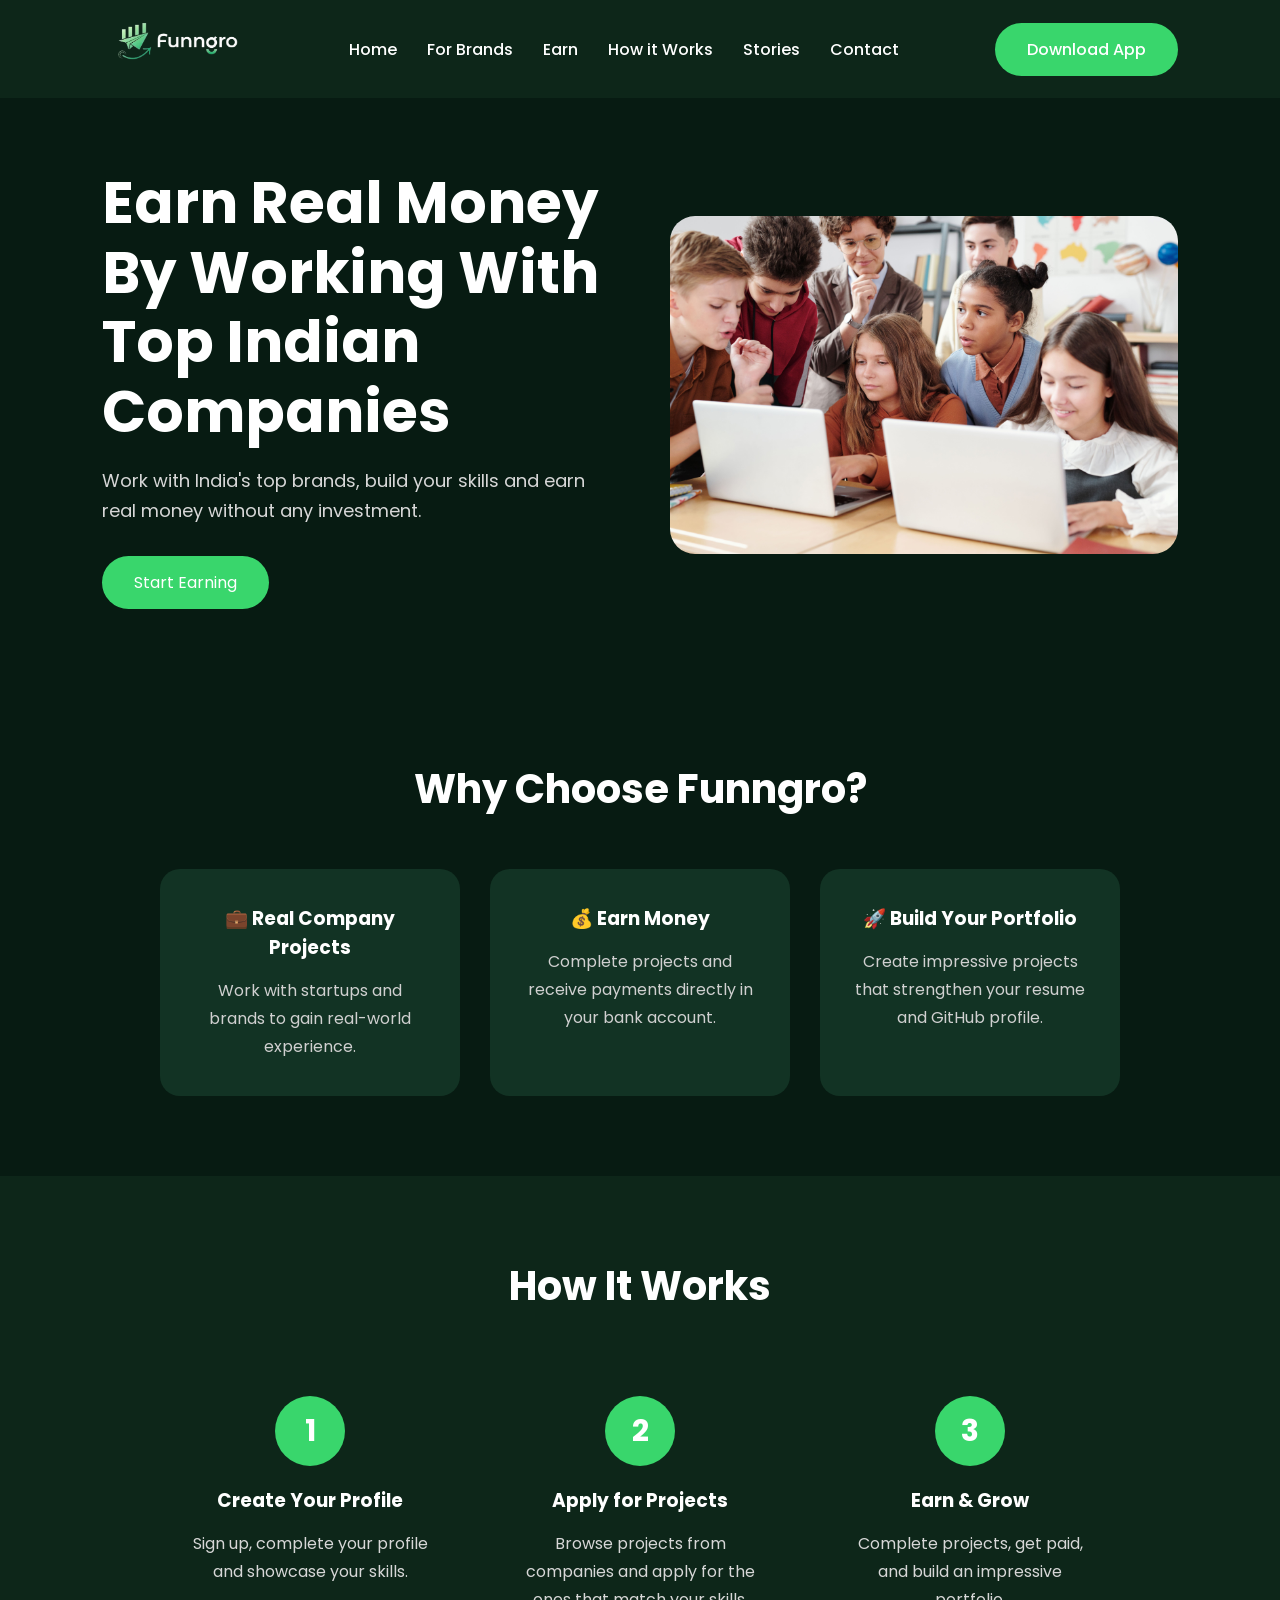
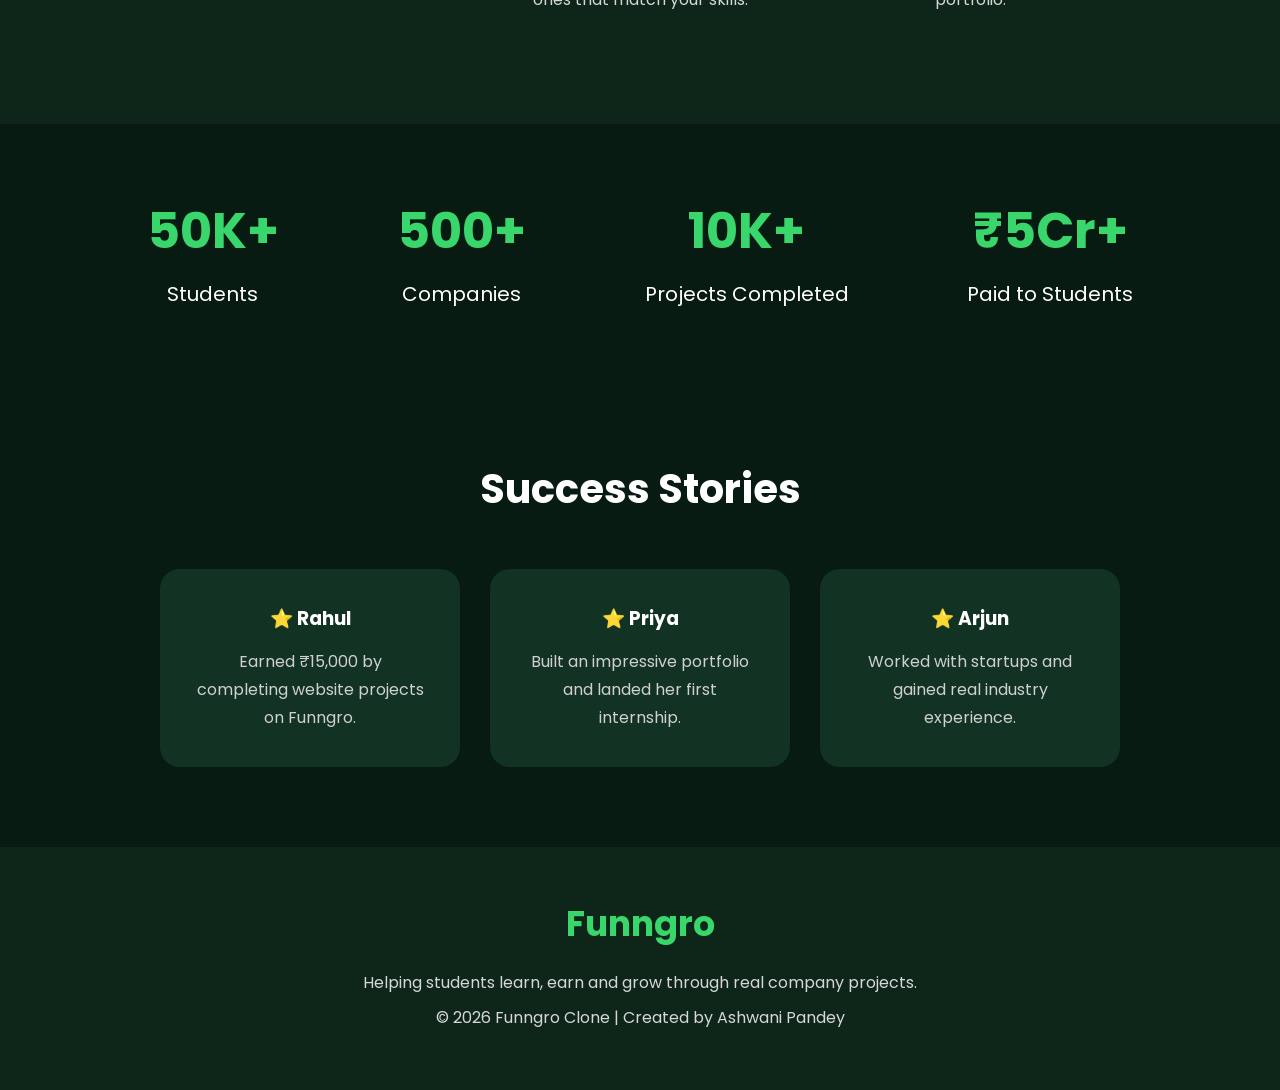
==== index.html @ 2bd3eb1f "Initial Funngro website redesign" ====
<!DOCTYPE html>
<html lang="en">
<head>
    <meta charset="UTF-8">
    <meta name="viewport" content="width=device-width, initial-scale=1.0">
    <meta name="description" content="Funngro helps students earn money through real company projects.">
    <meta name="keywords" content="Funngro, students, freelancing, internship, earn money">
    <meta name="author" content="Ashwani Pandey">
    <title>Funngro - Earn Money as a Teen</title>

    <link rel="stylesheet" href="style.css">

    <link rel="preconnect" href="https://fonts.googleapis.com">
    <link rel="preconnect" href="https://fonts.gstatic.com" crossorigin>
    <link href="https://fonts.googleapis.com/css2?family=Poppins:wght@300;400;500;600;700&display=swap" rel="stylesheet">
</head>
<body>

<nav>

<div class="logo">
    <a href="#home">
        <img src="assets/icons/funngro-logo-removebg-preview.png" alt="Funngro Logo">
    </a>
</div>
</div>

<ul>


<li><a href="index.html">Home</a></li>
<li><a href="company.html">For Brands</a></li>
<li><a href="#why">Earn</a></li>
<li><a href="#how">How it Works</a></li>
<li><a href="#stories">Stories</a></li>
<li><a href="#contact">Contact</a></li>

</ul>

<a href="https://www.funngro.com/" target="_blank" class="btn">
Download App
</a>

</nav>

<section id="home" class="hero">

<div class="hero-text">

<h1>
Earn Real Money
<br>
By Working With
<br>
Top Indian Companies
</h1>

<p>

Work with India's top brands,
build your skills and earn real money
without any investment.

</p>

<a href="#how" class="hero-btn">Start Earning</a>

</div>

<div class="hero-image">

<img src="assets/images/hero.jpg" alt="Students working together">

</div>

</section>

<section id="why" class="features">

<h2>Why Choose Funngro?</h2>

<div class="cards">

<div class="card">
<h3>💼 Real Company Projects</h3>
<p>Work with startups and brands to gain real-world experience.</p>
</div>

<div class="card">
<h3>💰 Earn Money</h3>
<p>Complete projects and receive payments directly in your bank account.</p>
</div>

<div class="card">
<h3>🚀 Build Your Portfolio</h3>
<p>Create impressive projects that strengthen your resume and GitHub profile.</p>
</div>

</div>

</section>

<section id="how" class="how-it-works">

<h2>How It Works</h2>

<div class="steps">

<div class="step">
<div class="number">1</div>
<h3>Create Your Profile</h3>
<p>Sign up, complete your profile and showcase your skills.</p>
</div>

<div class="step">
<div class="number">2</div>
<h3>Apply for Projects</h3>
<p>Browse projects from companies and apply for the ones that match your skills.</p>
</div>

<div class="step">
<div class="number">3</div>
<h3>Earn & Grow</h3>
<p>Complete projects, get paid, and build an impressive portfolio.</p>
</div>

</div>

</section>

<section class="stats">

<div class="stat">
<h2>50K+</h2>
<p>Students</p>
</div>

<div class="stat">
<h2>500+</h2>
<p>Companies</p>
</div>

<div class="stat">
<h2>10K+</h2>
<p>Projects Completed</p>
</div>

<div class="stat">
<h2>₹5Cr+</h2>
<p>Paid to Students</p>
</div>

</section>


<section id="stories" class="features">

    <h2>Success Stories</h2>

    <div class="cards">

        <div class="card">
            <h3>⭐ Rahul</h3>
            <p>Earned ₹15,000 by completing website projects on Funngro.</p>
        </div>

        <div class="card">
            <h3>⭐ Priya</h3>
            <p>Built an impressive portfolio and landed her first internship.</p>
        </div>

        <div class="card">
            <h3>⭐ Arjun</h3>
            <p>Worked with startups and gained real industry experience.</p>
        </div>

    </div>

</section>


<footer id="contact">

<h2>Funngro</h2>

<p>

Helping students learn, earn and grow through real company projects.

</p>

<p>

© 2026 Funngro Clone | Created by Ashwani Pandey

</p>

</footer>

<script src="script.js"></script>

</body>
</html>
---- style.css ----
html{
scroll-behavior:smooth;
}

*{
margin:0;
padding:0;
box-sizing:border-box;
font-family:'Poppins',sans-serif;
}

body{
background:#071b12;
color:white;
}

nav{
display:flex;
justify-content:space-between;
align-items:center;
padding:20px 8%;
background:#0d2619;
position:sticky;
top:0;
z-index:1000;
}

.logo{
font-size:30px;
font-weight:700;
color:#42e87b;
}

.logo img{
height:45px;
}

nav ul{
display:flex;
gap:30px;
list-style:none;
}

nav a{
text-decoration:none;
color:white;
font-weight:500;
}

.btn,
.hero-btn{
display:inline-block;
text-decoration:none;
text-align:center;
}

.hero-btn{
margin-top: 30px !important;
}

.btn,
.hero-btn{
padding:14px 32px;
border:none;
border-radius:30px;
background:#39d66c;
color:white;
font-size:16px;
cursor:pointer;
transition:all .3s ease;
}

.btn:hover,
.hero-btn:hover{
transform:translateY(-4px);
box-shadow:0 5px 5px rgba(57,214,108,.35);
}

.hero{

display:flex;
justify-content:space-between;
align-items:center;
padding:70px 8%;
gap:60px;

}

.hero-text{

flex:1;

}

.hero-text h1{

font-size:58px;
line-height:1.2;

}

.hero-text p{

margin-top:20px;
font-size:18px;
line-height:30px;
color:#d7d7d7;

}

/* .hero-btn{

margin-top:30px;
padding:15px 35px;
background:#39d66c;
border:none;
border-radius:30px;
font-size:18px;
color:white;
cursor:pointer;

} */

.hero-image{

flex:1;
text-align:right;

}

.hero-image img{

width:100%;
max-width:520px;
border-radius:25px;

}

.features{
padding:80px 8%;
text-align:center;
}

.features h2{
font-size:40px;
margin-bottom:50px;
}

.cards{
display:flex;
justify-content:center;
gap:30px;
flex-wrap:wrap;
}

.card{
background:#123324;
padding:35px;
border-radius:20px;
width:300px;
transition:0.3s;
}

.card:hover{
transform:translateY(-12px) scale(1.03);
box-shadow:0 20px 40px rgba(57,214,108,.2);
background:#1b4b35;
}

.card h3{
margin-bottom:15px;
}

.card p{
color:#d0d0d0;
line-height:28px;
}

.how-it-works{
padding:80px 8%;
background:#0d2619;
text-align:center;
}

.how-it-works h2{
font-size:40px;
margin-bottom:50px;
}

.steps{
display:flex;
justify-content:center;
gap:30px;
flex-wrap:wrap;
}

.step{
width:300px;
padding:30px;
}

.number{
width:70px;
height:70px;
margin:auto;
border-radius:50%;
background:#39d66c;
color:white;
display:flex;
align-items:center;
justify-content:center;
font-size:30px;
font-weight:bold;
margin-bottom:20px;
}

.step h3{
margin-bottom:15px;
}

.step p{
line-height:28px;
color:#d7d7d7;
}

.stats{

display:flex;
justify-content:space-around;
align-items:center;
padding:70px 8%;
background:#071b12;
flex-wrap:wrap;
gap:30px;

}

.stat{

text-align:center;

}

.stat h2{

font-size:50px;
color:#39d66c;

}

.stat p{

font-size:20px;
margin-top:10px;

}


footer{

background:#0d2619;
padding:50px;
text-align:center;

}

footer h2{

font-size:35px;
margin-bottom:20px;
color:#39d66c;

}

footer p{

margin:10px 0;
color:#d7d7d7;

}

@media(max-width:900px){

nav{
flex-direction:column;
gap:20px;
}

nav ul{
flex-direction:column;
text-align:center;
}

.hero{
flex-direction:column;
text-align:center;
}

.hero-text h1{
font-size:42px;
}

.hero-image{
text-align:center;
}

}



.hero,
.features,
.how-it-works,
.stats{
animation:fadeUp .8s ease;
}

@keyframes fadeUp{

from{
opacity:0;
transform:translateY(40px);
}

to{
opacity:1;
transform:translateY(0);
}

}
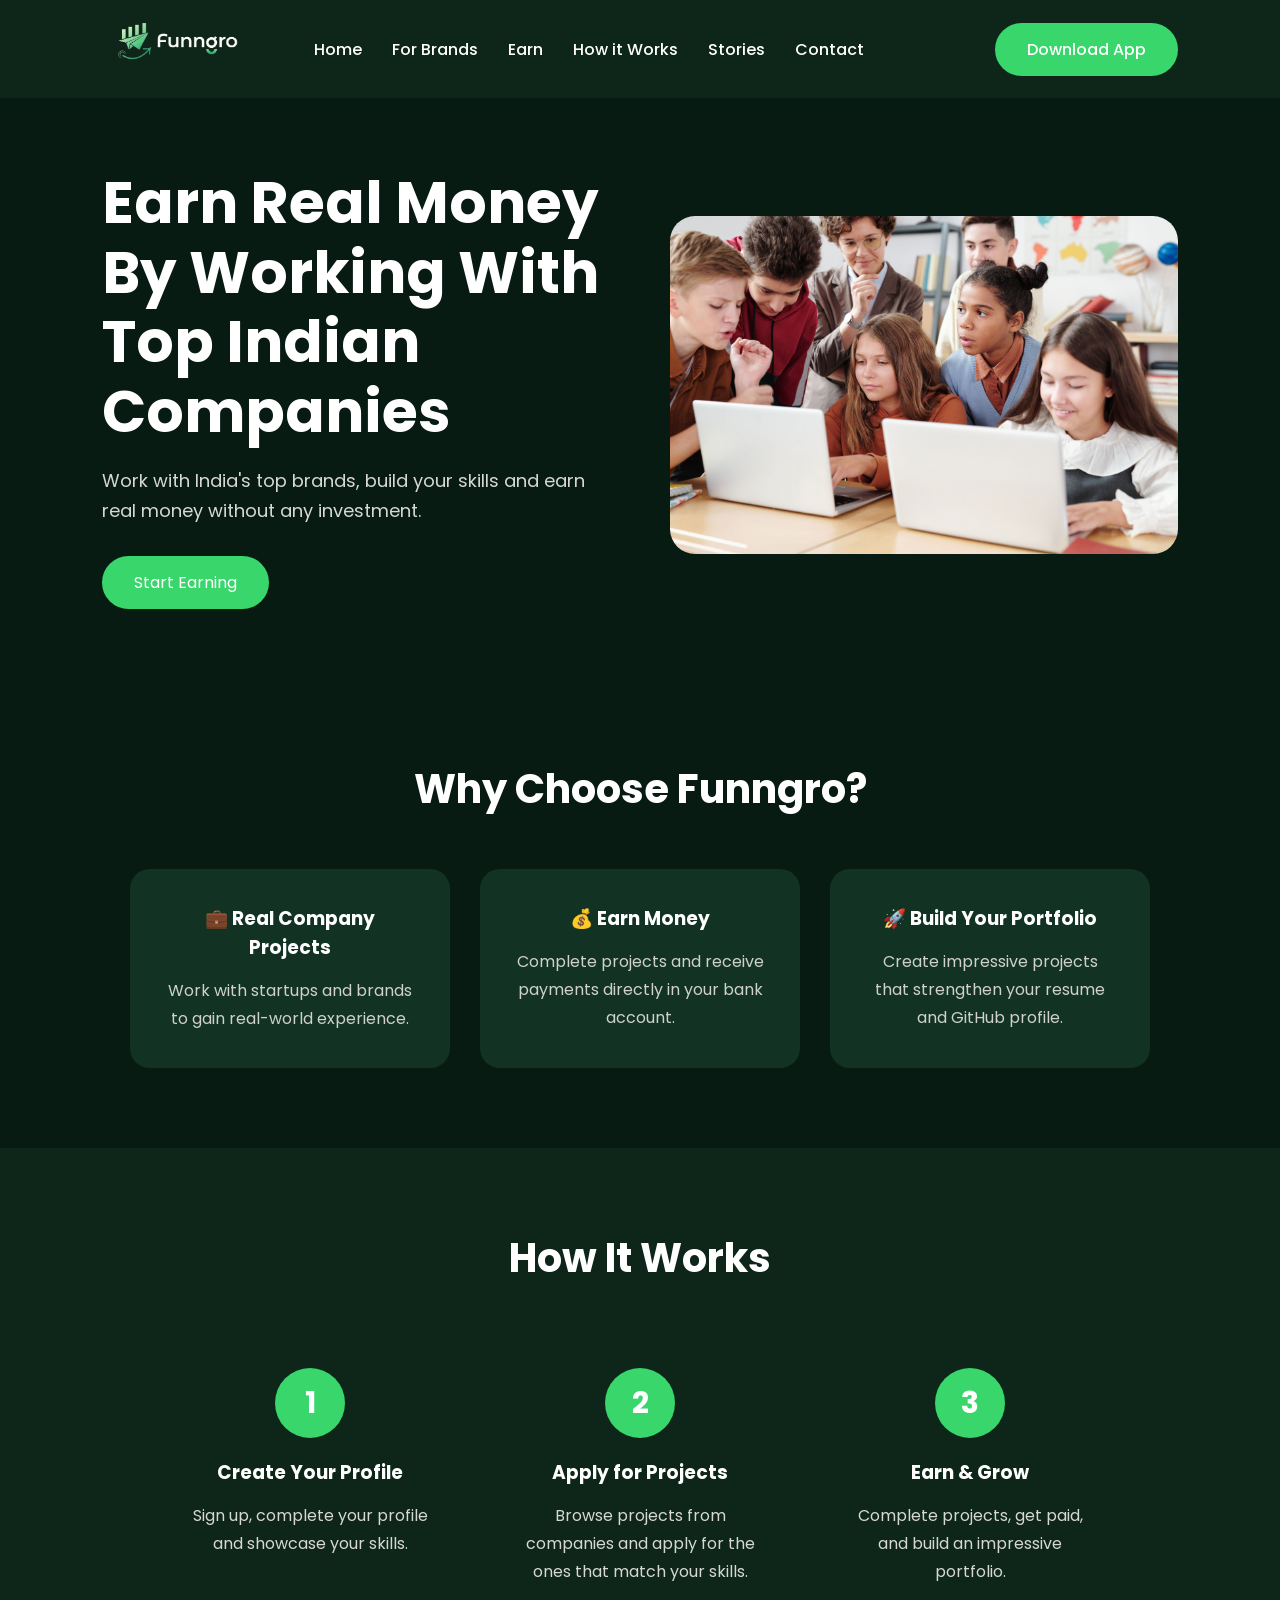
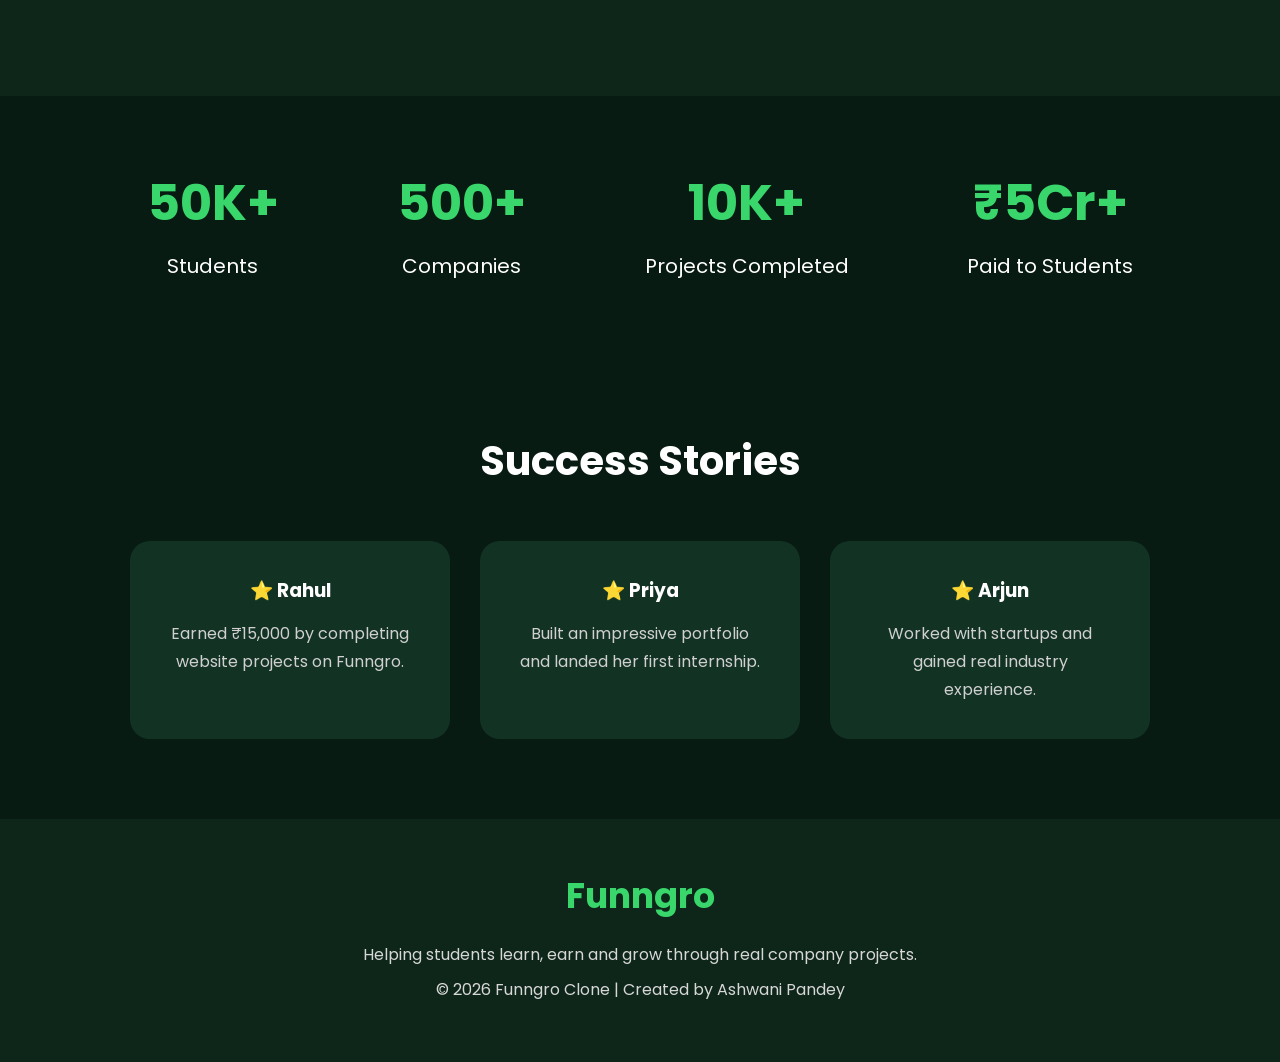
==== commit 26df5a5a: "add responsiveness according to different screen sizes" ====
--- a/index.html
+++ b/index.html
@@ -23,23 +23,27 @@
         <img src="assets/icons/funngro-logo-removebg-preview.png" alt="Funngro Logo">
     </a>
 </div>
-</div>
-
-<ul>
-
-
-<li><a href="index.html">Home</a></li>
-<li><a href="company.html">For Brands</a></li>
-<li><a href="#why">Earn</a></li>
-<li><a href="#how">How it Works</a></li>
-<li><a href="#stories">Stories</a></li>
-<li><a href="#contact">Contact</a></li>
-
-</ul>
-
-<a href="https://www.funngro.com/" target="_blank" class="btn">
-Download App
-</a>
+
+<button class="menu-toggle" id="mobile-menu" aria-label="Toggle navigation" aria-expanded="false">
+    <span class="bar"></span>
+    <span class="bar"></span>
+    <span class="bar"></span>
+</button>
+
+<div class="nav-menu" id="nav-menu">
+    <ul>
+        <li><a href="index.html">Home</a></li>
+        <li><a href="company.html">For Brands</a></li>
+        <li><a href="#why">Earn</a></li>
+        <li><a href="#how">How it Works</a></li>
+        <li><a href="#stories">Stories</a></li>
+        <li><a href="#contact">Contact</a></li>
+    </ul>
+
+    <a href="https://www.funngro.com/" target="_blank" class="btn">
+        Download App
+    </a>
+</div>
 
 </nav>
 
--- a/style.css
+++ b/style.css
@@ -35,6 +35,18 @@
 height:45px;
 }
 
+.nav-menu {
+display:flex;
+justify-content:space-between;
+align-items:center;
+flex:1;
+margin-left:60px;
+}
+
+.menu-toggle {
+display:none;
+}
+
 nav ul{
 display:flex;
 gap:30px;
@@ -45,6 +57,11 @@
 text-decoration:none;
 color:white;
 font-weight:500;
+transition:color .3s ease;
+}
+
+nav a:hover{
+color:#39d66c;
 }
 
 .btn,
@@ -157,7 +174,8 @@
 background:#123324;
 padding:35px;
 border-radius:20px;
-width:300px;
+width:100%;
+max-width:320px;
 transition:0.3s;
 }
 
@@ -195,7 +213,8 @@
 }
 
 .step{
-width:300px;
+width:100%;
+max-width:300px;
 padding:30px;
 }
 
@@ -281,27 +300,132 @@
 
 @media(max-width:900px){
 
-nav{
-flex-direction:column;
-gap:20px;
-}
-
-nav ul{
-flex-direction:column;
-text-align:center;
-}
-
-.hero{
-flex-direction:column;
-text-align:center;
-}
-
-.hero-text h1{
-font-size:42px;
-}
-
-.hero-image{
-text-align:center;
+nav {
+  padding: 15px 5%;
+}
+
+.nav-menu {
+  position: fixed;
+  top: 0;
+  right: -100%;
+  width: 280px;
+  height: 100vh;
+  background: #0d2619;
+  flex-direction: column;
+  justify-content: flex-start;
+  align-items: center;
+  gap: 40px;
+  padding: 100px 30px 40px 30px;
+  box-shadow: -5px 0 25px rgba(0, 0, 0, 0.5);
+  transition: right 0.4s ease-in-out;
+  z-index: 999;
+}
+
+.nav-menu.active {
+  right: 0;
+}
+
+.menu-toggle {
+  display: flex;
+  flex-direction: column;
+  justify-content: space-between;
+  width: 30px;
+  height: 21px;
+  background: transparent;
+  border: none;
+  cursor: pointer;
+  padding: 0;
+  z-index: 1001;
+}
+
+.menu-toggle .bar {
+  height: 3px;
+  width: 100%;
+  background-color: white;
+  border-radius: 10px;
+  transition: all 0.3s ease;
+}
+
+/* Hamburger to X animation */
+.menu-toggle.active .bar:nth-child(1) {
+  transform: translateY(9px) rotate(45deg);
+}
+
+.menu-toggle.active .bar:nth-child(2) {
+  opacity: 0;
+}
+
+.menu-toggle.active .bar:nth-child(3) {
+  transform: translateY(-9px) rotate(-45deg);
+}
+
+.nav-menu ul {
+  flex-direction: column;
+  align-items: center;
+  gap: 25px;
+  width: 100%;
+}
+
+.nav-menu ul li {
+  width: 100%;
+  text-align: center;
+}
+
+.nav-menu ul li a {
+  font-size: 18px;
+  display: block;
+  padding: 10px 0;
+}
+
+.nav-menu .btn {
+  width: 100%;
+  margin-top: 10px;
+}
+
+.hero {
+  flex-direction: column;
+  text-align: center;
+  padding: 50px 5%;
+  gap: 45px;
+}
+
+.hero-text h1 {
+  font-size: clamp(32px, 8vw, 46px);
+}
+
+.hero-text p {
+  font-size: 16px;
+  line-height: 26px;
+}
+
+.hero-image {
+  text-align: center;
+  width: 100%;
+}
+
+.hero-image img {
+  max-width: 100%;
+}
+
+.features, .how-it-works, .stats {
+  padding: 60px 5%;
+}
+
+.features h2, .how-it-works h2, footer h2 {
+  font-size: clamp(28px, 6vw, 36px);
+  margin-bottom: 35px;
+}
+
+.stat h2 {
+  font-size: 40px;
+}
+
+.stat p {
+  font-size: 18px;
+}
+
+footer {
+  padding: 40px 20px;
 }
 
 }
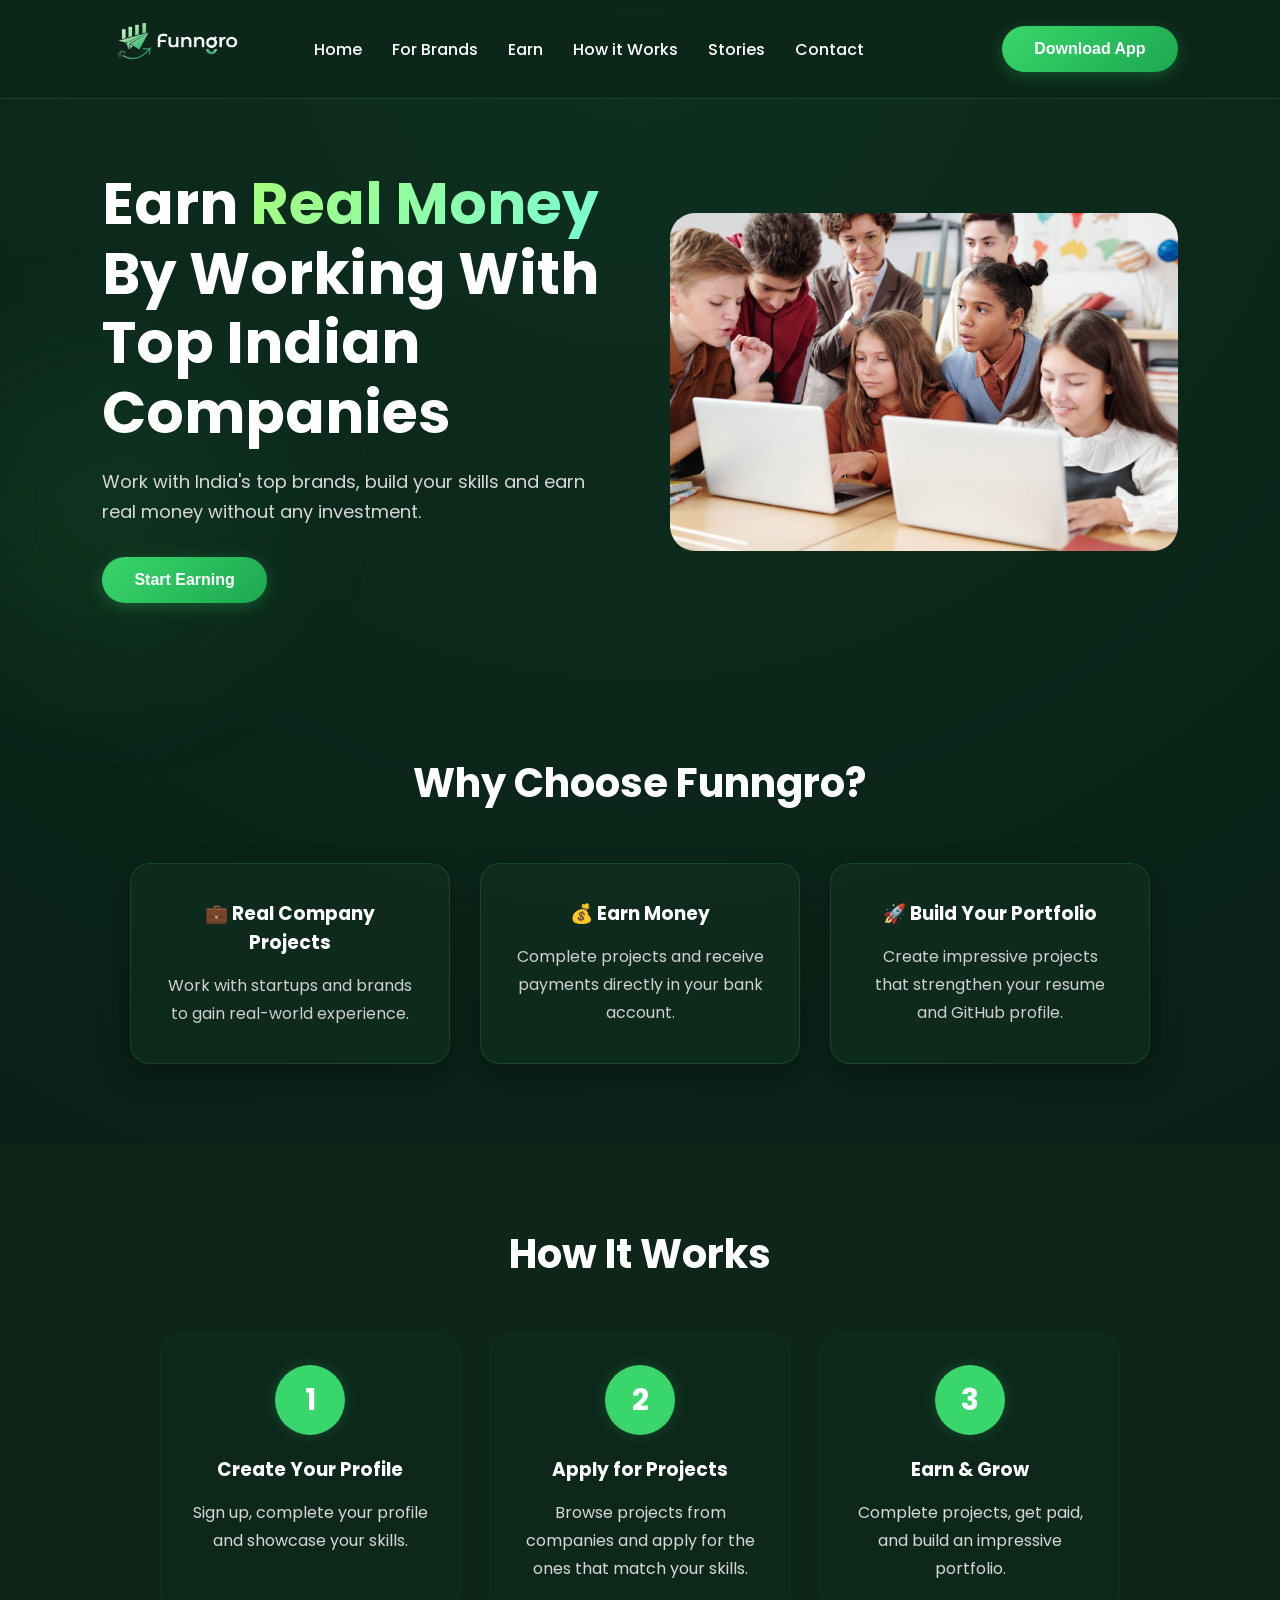
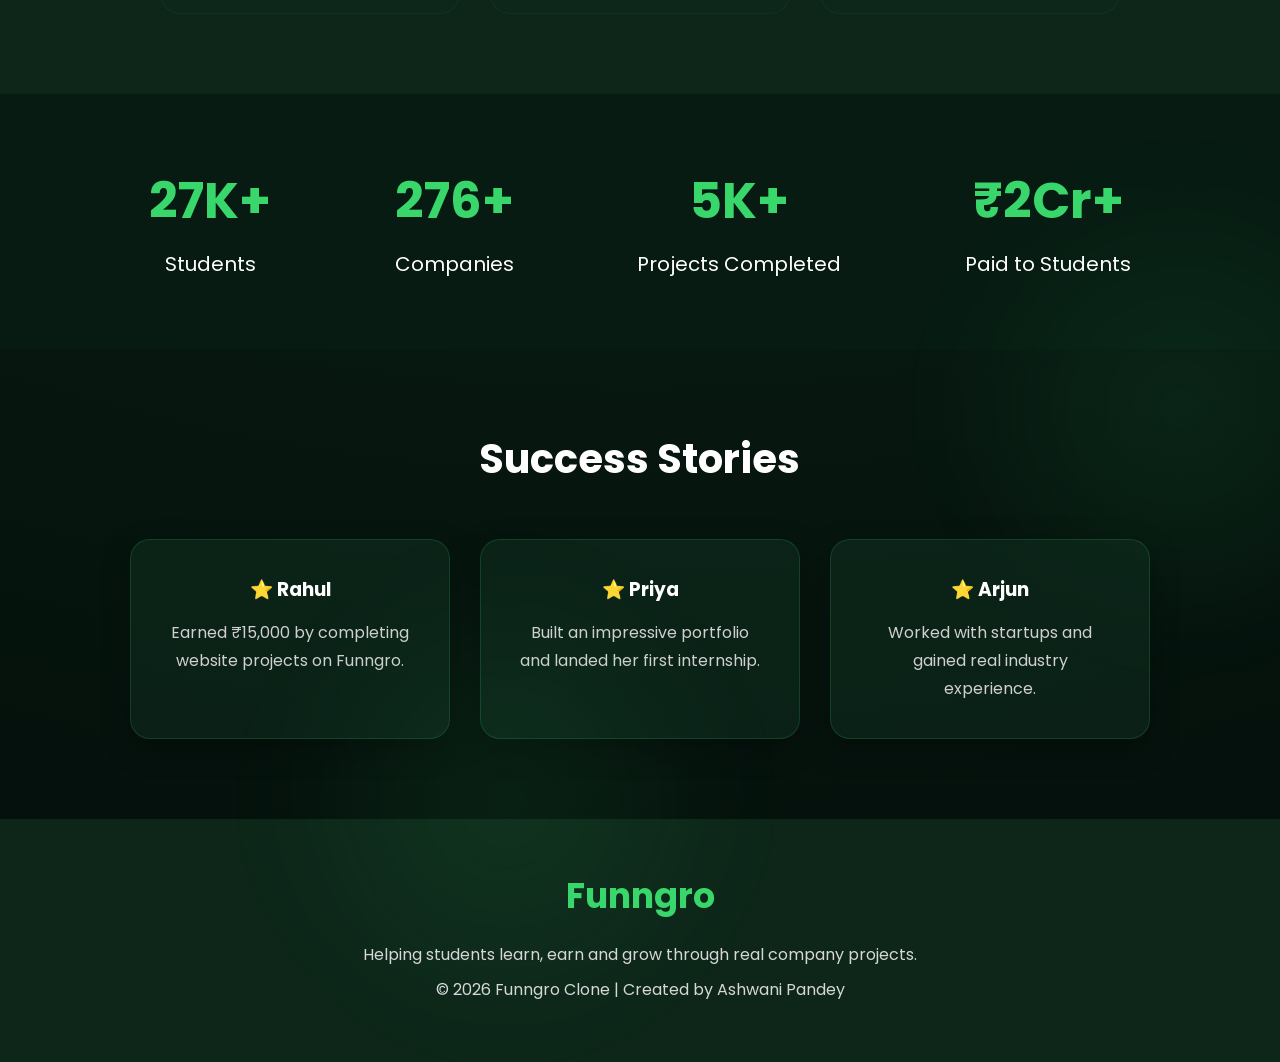
==== commit 67a0bfde: "improved navigation" ====
--- a/index.html
+++ b/index.html
@@ -48,157 +48,126 @@
 </nav>
 
 <section id="home" class="hero">
+    <div class="glow-blob blob-hero-left"></div>
 
-<div class="hero-text">
+    <div class="hero-text hero-fade-in">
+        <h1>
+            Earn <span class="gradient-text">Real Money</span>
+            <br>
+            By Working With
+            <br>
+            Top Indian Companies
+        </h1>
 
-<h1>
-Earn Real Money
-<br>
-By Working With
-<br>
-Top Indian Companies
-</h1>
+        <p class="hero-fade-in-delayed">
+            Work with India's top brands,
+            build your skills and earn real money
+            without any investment.
+        </p>
 
-<p>
+        <a href="#how" class="hero-btn hero-fade-in-delayed">Start Earning</a>
+    </div>
 
-Work with India's top brands,
-build your skills and earn real money
-without any investment.
-
-</p>
-
-<a href="#how" class="hero-btn">Start Earning</a>
-
-</div>
-
-<div class="hero-image">
-
-<img src="assets/images/hero.jpg" alt="Students working together">
-
-</div>
-
+    <div class="hero-image hero-image-zoom">
+        <img src="assets/images/hero.jpg" alt="Students working together">
+    </div>
 </section>
 
-<section id="why" class="features">
+<section id="why" class="features reveal">
+    <h2 class="reveal">Why Choose Funngro?</h2>
 
-<h2>Why Choose Funngro?</h2>
+    <div class="cards">
+        <div class="card reveal reveal-delay-1">
+            <h3>💼 Real Company Projects</h3>
+            <p>Work with startups and brands to gain real-world experience.</p>
+        </div>
 
-<div class="cards">
+        <div class="card reveal reveal-delay-2">
+            <h3>💰 Earn Money</h3>
+            <p>Complete projects and receive payments directly in your bank account.</p>
+        </div>
 
-<div class="card">
-<h3>💼 Real Company Projects</h3>
-<p>Work with startups and brands to gain real-world experience.</p>
-</div>
-
-<div class="card">
-<h3>💰 Earn Money</h3>
-<p>Complete projects and receive payments directly in your bank account.</p>
-</div>
-
-<div class="card">
-<h3>🚀 Build Your Portfolio</h3>
-<p>Create impressive projects that strengthen your resume and GitHub profile.</p>
-</div>
-
-</div>
-
+        <div class="card reveal reveal-delay-3">
+            <h3>🚀 Build Your Portfolio</h3>
+            <p>Create impressive projects that strengthen your resume and GitHub profile.</p>
+        </div>
+    </div>
 </section>
 
-<section id="how" class="how-it-works">
+<section id="how" class="how-it-works reveal">
+    <h2 class="reveal">How It Works</h2>
 
-<h2>How It Works</h2>
+    <div class="steps">
+        <div class="step reveal reveal-delay-1">
+            <div class="number">1</div>
+            <h3>Create Your Profile</h3>
+            <p>Sign up, complete your profile and showcase your skills.</p>
+        </div>
 
-<div class="steps">
+        <div class="step reveal reveal-delay-2">
+            <div class="number">2</div>
+            <h3>Apply for Projects</h3>
+            <p>Browse projects from companies and apply for the ones that match your skills.</p>
+        </div>
 
-<div class="step">
-<div class="number">1</div>
-<h3>Create Your Profile</h3>
-<p>Sign up, complete your profile and showcase your skills.</p>
-</div>
-
-<div class="step">
-<div class="number">2</div>
-<h3>Apply for Projects</h3>
-<p>Browse projects from companies and apply for the ones that match your skills.</p>
-</div>
-
-<div class="step">
-<div class="number">3</div>
-<h3>Earn & Grow</h3>
-<p>Complete projects, get paid, and build an impressive portfolio.</p>
-</div>
-
-</div>
-
+        <div class="step reveal reveal-delay-3">
+            <div class="number">3</div>
+            <h3>Earn & Grow</h3>
+            <p>Complete projects, get paid, and build an impressive portfolio.</p>
+        </div>
+    </div>
 </section>
 
-<section class="stats">
+<section class="stats reveal">
+    <div class="glow-blob blob-hero-right"></div>
 
-<div class="stat">
-<h2>50K+</h2>
-<p>Students</p>
-</div>
+    <div class="stat reveal reveal-delay-1">
+        <h2 class="stat-number" data-target="50" data-suffix="K+">0</h2>
+        <p>Students</p>
+    </div>
 
-<div class="stat">
-<h2>500+</h2>
-<p>Companies</p>
-</div>
+    <div class="stat reveal reveal-delay-2">
+        <h2 class="stat-number" data-target="500" data-suffix="+">0</h2>
+        <p>Companies</p>
+    </div>
 
-<div class="stat">
-<h2>10K+</h2>
-<p>Projects Completed</p>
-</div>
+    <div class="stat reveal reveal-delay-3">
+        <h2 class="stat-number" data-target="10" data-suffix="K+">0</h2>
+        <p>Projects Completed</p>
+    </div>
 
-<div class="stat">
-<h2>₹5Cr+</h2>
-<p>Paid to Students</p>
-</div>
-
+    <div class="stat reveal reveal-delay-4">
+        <h2 class="stat-number" data-target="5" data-prefix="₹" data-suffix="Cr+">0</h2>
+        <p>Paid to Students</p>
+    </div>
 </section>
 
-
-<section id="stories" class="features">
-
-    <h2>Success Stories</h2>
+<section id="stories" class="features reveal">
+    <h2 class="reveal">Success Stories</h2>
 
     <div class="cards">
-
-        <div class="card">
+        <div class="card reveal reveal-delay-1">
             <h3>⭐ Rahul</h3>
             <p>Earned ₹15,000 by completing website projects on Funngro.</p>
         </div>
 
-        <div class="card">
+        <div class="card reveal reveal-delay-2">
             <h3>⭐ Priya</h3>
             <p>Built an impressive portfolio and landed her first internship.</p>
         </div>
 
-        <div class="card">
+        <div class="card reveal reveal-delay-3">
             <h3>⭐ Arjun</h3>
             <p>Worked with startups and gained real industry experience.</p>
         </div>
-
     </div>
-
 </section>
 
-
-<footer id="contact">
-
-<h2>Funngro</h2>
-
-<p>
-
-Helping students learn, earn and grow through real company projects.
-
-</p>
-
-<p>
-
-© 2026 Funngro Clone | Created by Ashwani Pandey
-
-</p>
-
+<footer id="contact" class="reveal">
+    <div class="glow-blob blob-footer"></div>
+    <h2>Funngro</h2>
+    <p>Helping students learn, earn and grow through real company projects.</p>
+    <p>© 2026 Funngro Clone | Created by Ashwani Pandey</p>
 </footer>
 
 <script src="script.js"></script>
--- a/style.css
+++ b/style.css
@@ -1,3 +1,14 @@
+:root {
+  --bg-gradient: radial-gradient(circle at 50% 0%, #0e3020 0%, #040e0a 100%);
+  --glass-bg: rgba(18, 51, 36, 0.45);
+  --glass-border: rgba(66, 232, 123, 0.15);
+  --glass-shadow: rgba(0, 0, 0, 0.3);
+  --primary-glow: rgba(57, 214, 108, 0.2);
+  --text-glow-gradient: linear-gradient(135deg, #a8ff78, #78ffd6);
+  --accent-color: #39d66c;
+  --transition-smooth: all 0.4s cubic-bezier(0.165, 0.84, 0.44, 1);
+}
+
 html{
 scroll-behavior:smooth;
 }
@@ -9,9 +20,59 @@
 font-family:'Poppins',sans-serif;
 }
 
+/* Custom Scrollbar */
+::-webkit-scrollbar {
+  width: 10px;
+}
+::-webkit-scrollbar-track {
+  background: #040e0a;
+}
+::-webkit-scrollbar-thumb {
+  background: #123324;
+  border-radius: 5px;
+  border: 2px solid #040e0a;
+}
+::-webkit-scrollbar-thumb:hover {
+  background: #39d66c;
+}
+
 body{
-background:#071b12;
+background: var(--bg-gradient);
 color:white;
+overflow-x:hidden;
+position:relative;
+}
+
+/* Ambient Glow Blobs */
+.glow-blob {
+  position: absolute;
+  width: 500px;
+  height: 500px;
+  background: radial-gradient(circle, rgba(66, 232, 123, 0.08) 0%, rgba(66, 232, 123, 0) 70%);
+  border-radius: 50%;
+  z-index: -1;
+  pointer-events: none;
+  filter: blur(40px);
+}
+.blob-hero-left {
+  top: 10%;
+  left: -150px;
+}
+.blob-hero-right {
+  top: 25%;
+  right: -150px;
+}
+.blob-footer {
+  bottom: 5%;
+  left: 20%;
+}
+
+.gradient-text {
+  background: var(--text-glow-gradient);
+  -webkit-background-clip: text;
+  -webkit-text-fill-color: transparent;
+  background-clip: text;
+  display: inline-block;
 }
 
 nav{
@@ -19,10 +80,14 @@
 justify-content:space-between;
 align-items:center;
 padding:20px 8%;
-background:#0d2619;
+background:rgba(13,38,25,0.75);
+backdrop-filter:blur(12px);
+-webkit-backdrop-filter:blur(12px);
+border-bottom:1px solid var(--glass-border);
 position:sticky;
 top:0;
 z-index:1000;
+transition:var(--transition-smooth);
 }
 
 .logo{
@@ -57,12 +122,36 @@
 text-decoration:none;
 color:white;
 font-weight:500;
-transition:color .3s ease;
+position:relative;
+padding:6px 0;
+transition:color 0.3s ease;
+}
+
+nav a::after {
+content:'';
+position:absolute;
+bottom:0;
+left:50%;
+width:0;
+height:2px;
+background:var(--accent-color);
+transition:var(--transition-smooth);
+transform:translateX(-50%);
 }
 
 nav a:hover{
-color:#39d66c;
-}
+color:var(--accent-color);
+}
+
+nav a:hover::after{
+width:100%;
+}
+
+.no-hover{
+    color: inherit !important;
+   
+}
+
 
 .btn,
 .hero-btn{
@@ -80,17 +169,20 @@
 padding:14px 32px;
 border:none;
 border-radius:30px;
-background:#39d66c;
+background:linear-gradient(135deg, #39d66c 0%, #1da850 100%);
 color:white;
 font-size:16px;
+font-weight:600;
 cursor:pointer;
-transition:all .3s ease;
+box-shadow:0 4px 15px rgba(57, 214, 108, 0.25);
+transition:var(--transition-smooth);
 }
 
 .btn:hover,
 .hero-btn:hover{
-transform:translateY(-4px);
-box-shadow:0 5px 5px rgba(57,214,108,.35);
+transform:translateY(-4px) scale(1.03);
+box-shadow:0 8px 25px rgba(57, 214, 108, 0.45);
+background:linear-gradient(135deg, #42e87b 0%, #22b95a 100%);
 }
 
 .hero{
@@ -171,18 +263,23 @@
 }
 
 .card{
-background:#123324;
+background:var(--glass-bg);
+backdrop-filter:blur(8px);
+-webkit-backdrop-filter:blur(8px);
+border:1px solid var(--glass-border);
 padding:35px;
 border-radius:20px;
 width:100%;
 max-width:320px;
-transition:0.3s;
+box-shadow:0 10px 30px var(--glass-shadow);
+transition:var(--transition-smooth);
 }
 
 .card:hover{
-transform:translateY(-12px) scale(1.03);
-box-shadow:0 20px 40px rgba(57,214,108,.2);
-background:#1b4b35;
+transform:translateY(-10px) scale(1.02);
+box-shadow:0 15px 35px var(--primary-glow);
+border-color:rgba(66,232,123,0.4);
+background:rgba(27,75,53,0.55);
 }
 
 .card h3{
@@ -216,6 +313,16 @@
 width:100%;
 max-width:300px;
 padding:30px;
+background:rgba(18,51,36,0.25);
+border:1px solid rgba(66,232,123,0.05);
+border-radius:20px;
+transition:var(--transition-smooth);
+}
+
+.step:hover{
+transform:translateY(-5px);
+border-color:rgba(66,232,123,0.25);
+background:rgba(18,51,36,0.4);
 }
 
 .number{
@@ -223,7 +330,8 @@
 height:70px;
 margin:auto;
 border-radius:50%;
-background:#39d66c;
+background:var(--accent-color);
+box-shadow:0 0 15px var(--primary-glow);
 color:white;
 display:flex;
 align-items:center;
@@ -231,6 +339,12 @@
 font-size:30px;
 font-weight:bold;
 margin-bottom:20px;
+transition:var(--transition-smooth);
+}
+
+.step:hover .number{
+transform:scale(1.1);
+box-shadow:0 0 25px rgba(66,232,123,0.5);
 }
 
 .step h3{
@@ -432,23 +546,65 @@
 
 
 
-.hero,
-.features,
-.how-it-works,
-.stats{
-animation:fadeUp .8s ease;
-}
-
-@keyframes fadeUp{
-
-from{
-opacity:0;
-transform:translateY(40px);
-}
-
-to{
-opacity:1;
-transform:translateY(0);
-}
-
+/* Scroll Reveal System */
+.reveal {
+  opacity:0;
+  transform:translateY(30px);
+  transition:opacity 0.8s ease, transform 0.8s cubic-bezier(0.165, 0.84, 0.44, 1);
+  will-change:transform, opacity;
+}
+
+.reveal.revealed {
+  opacity:1;
+  transform:translateY(0);
+}
+
+.reveal-delay-1 { transition-delay:0.1s; }
+.reveal-delay-2 { transition-delay:0.2s; }
+.reveal-delay-3 { transition-delay:0.3s; }
+.reveal-delay-4 { transition-delay:0.4s; }
+
+.reveal-zoom {
+  opacity:0;
+  transform:scale(0.92);
+  transition:opacity 0.8s ease, transform 0.8s cubic-bezier(0.165, 0.84, 0.44, 1);
+  will-change:transform, opacity;
+}
+
+.reveal-zoom.revealed {
+  opacity:1;
+  transform:scale(1);
+}
+
+/* Page load transition for hero elements */
+.hero-fade-in {
+  opacity:0;
+  transform:translateY(20px);
+  animation:heroFadeUp 1.0s cubic-bezier(0.165, 0.84, 0.44, 1) forwards;
+}
+
+.hero-fade-in-delayed {
+  opacity:0;
+  transform:translateY(20px);
+  animation:heroFadeUp 1.0s cubic-bezier(0.165, 0.84, 0.44, 1) 0.2s forwards;
+}
+
+.hero-image-zoom {
+  opacity:0;
+  transform:scale(0.95);
+  animation:heroZoomIn 1.2s cubic-bezier(0.165, 0.84, 0.44, 1) 0.3s forwards;
+}
+
+@keyframes heroFadeUp {
+  to {
+    opacity:1;
+    transform:translateY(0);
+  }
+}
+
+@keyframes heroZoomIn {
+  to {
+    opacity:1;
+    transform:scale(1);
+  }
 }
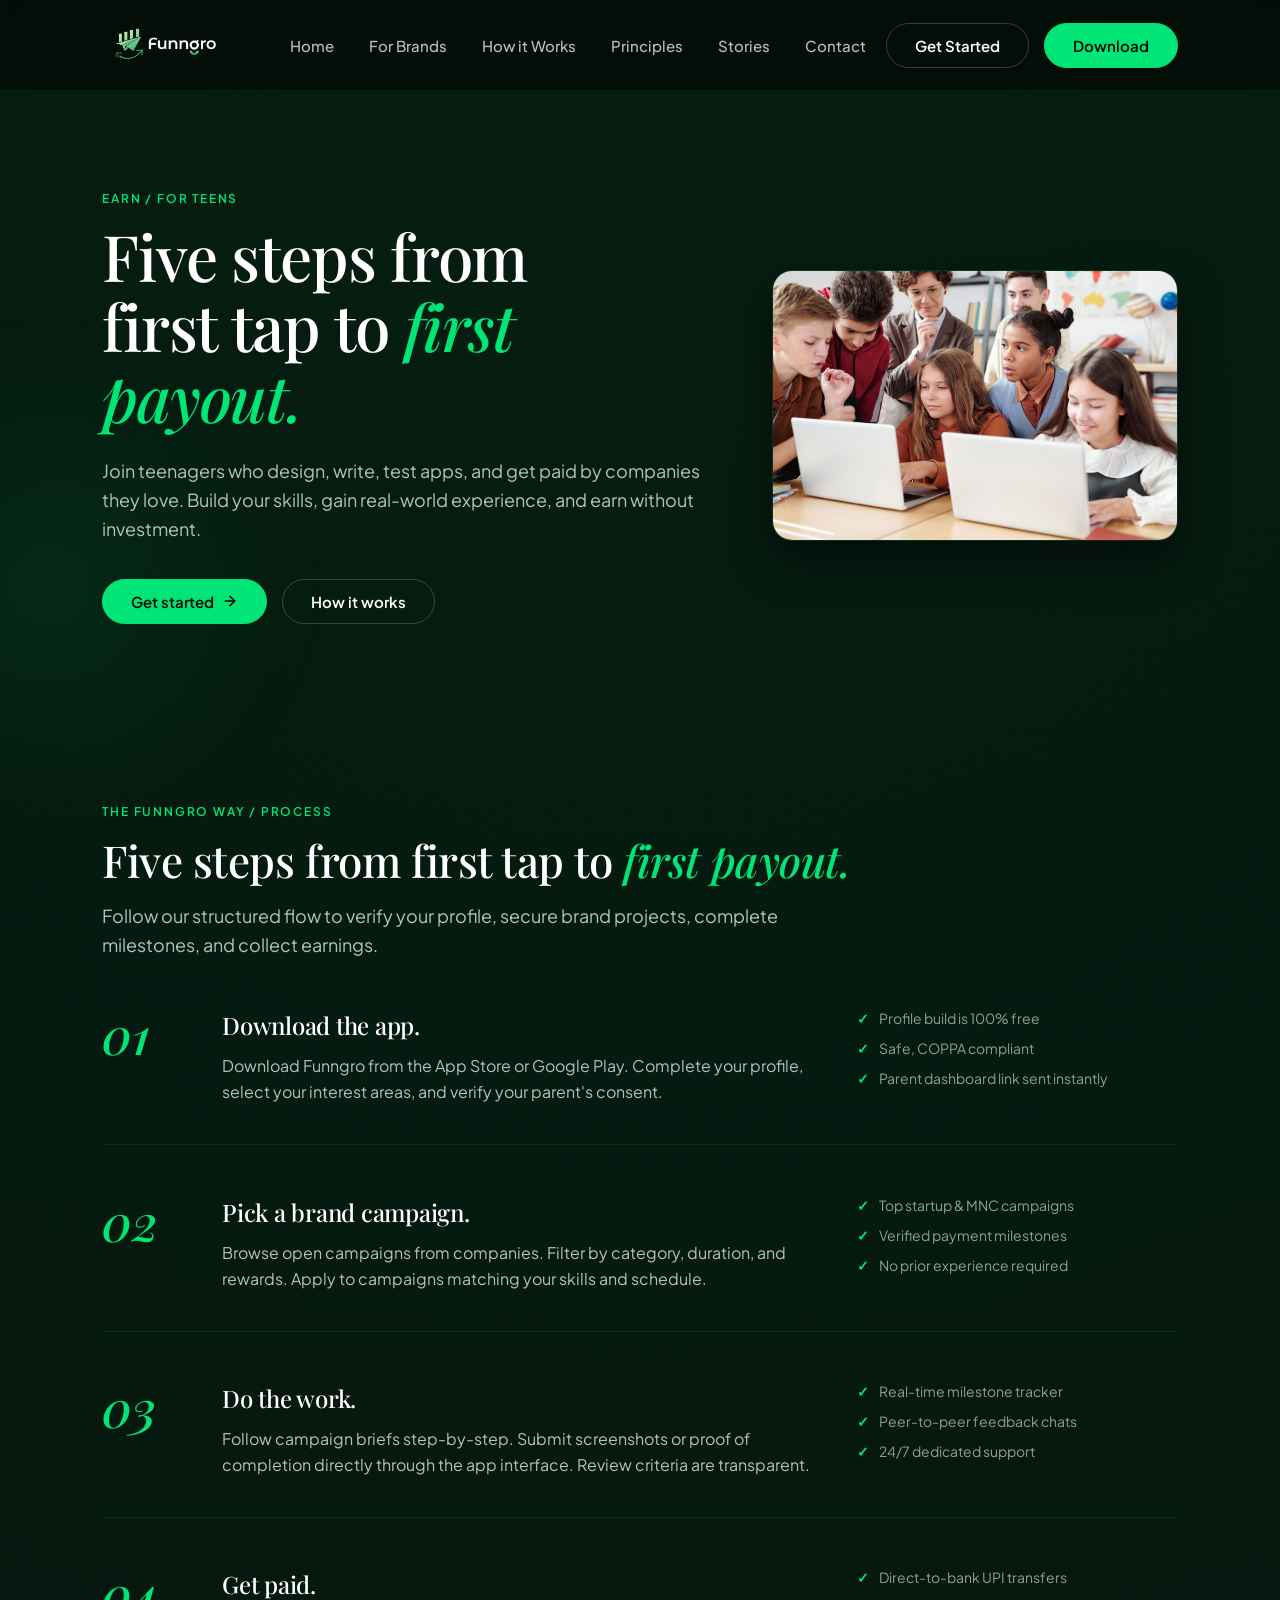
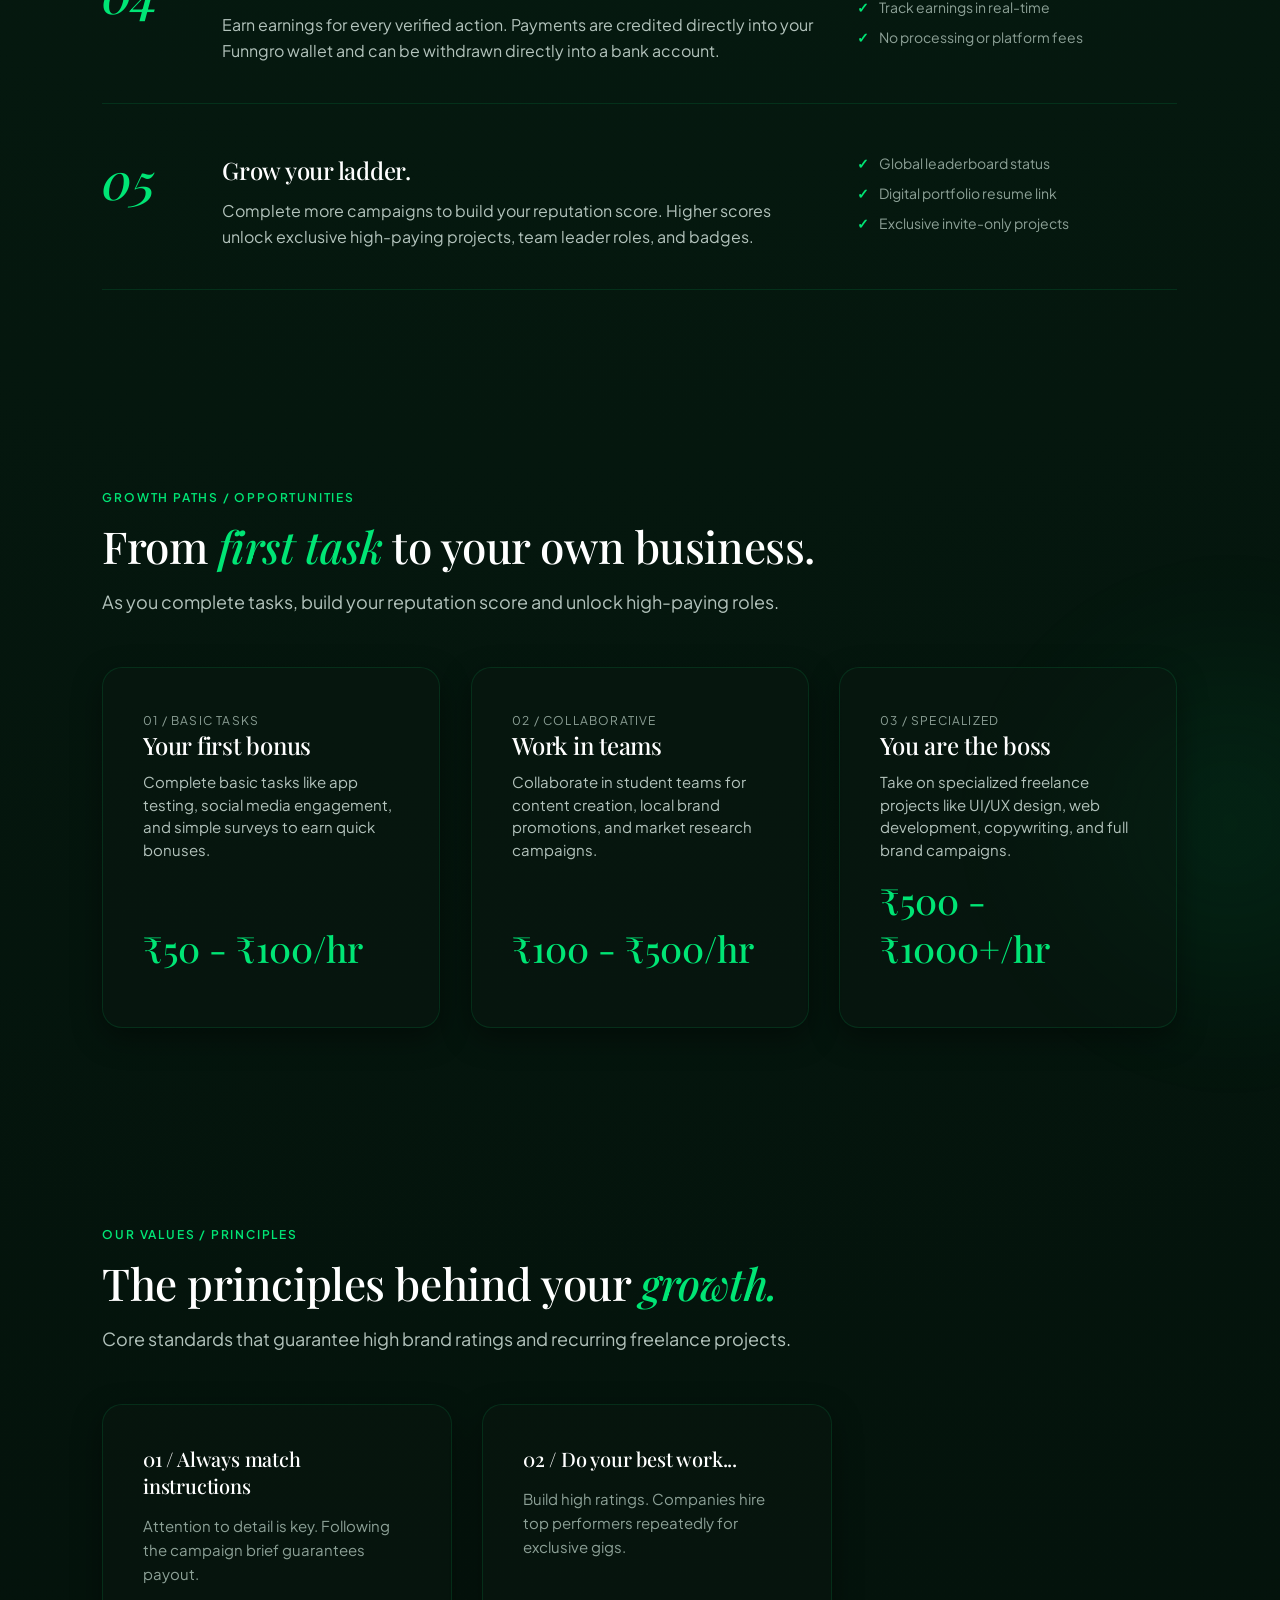
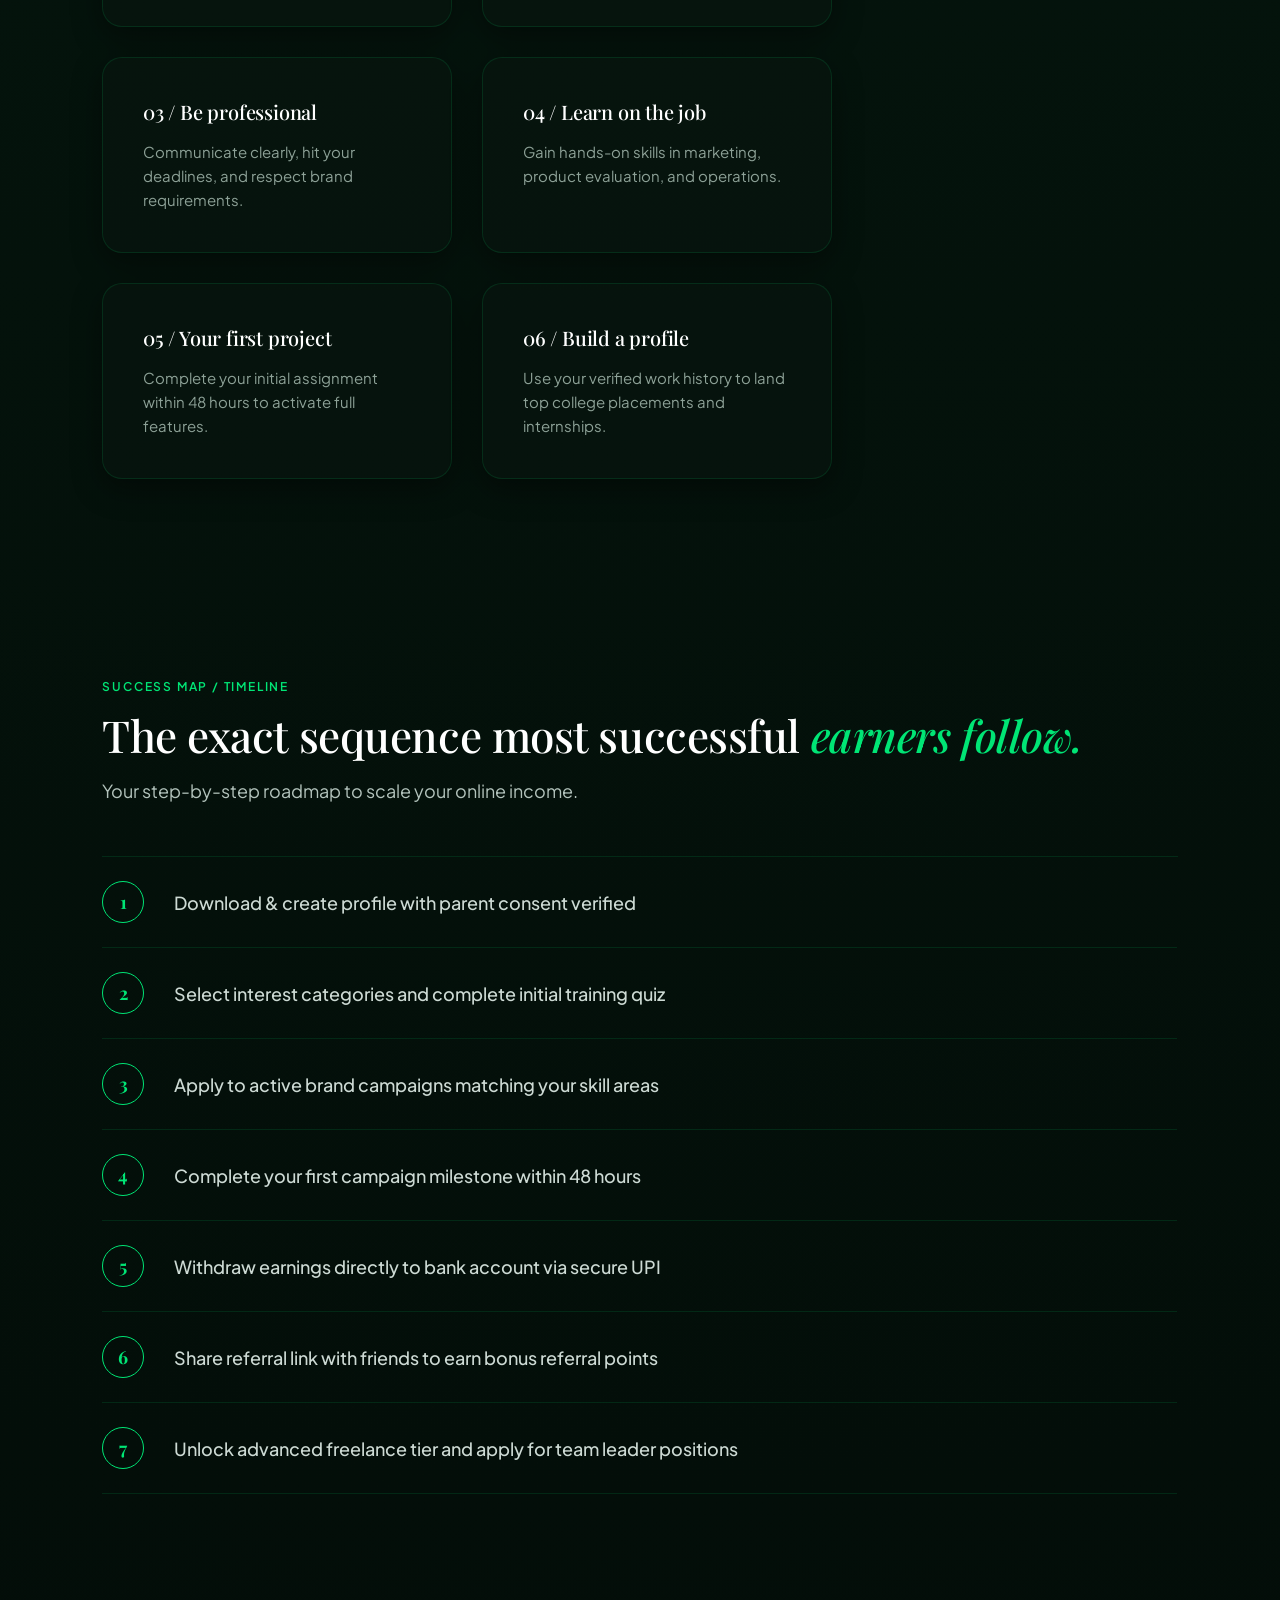
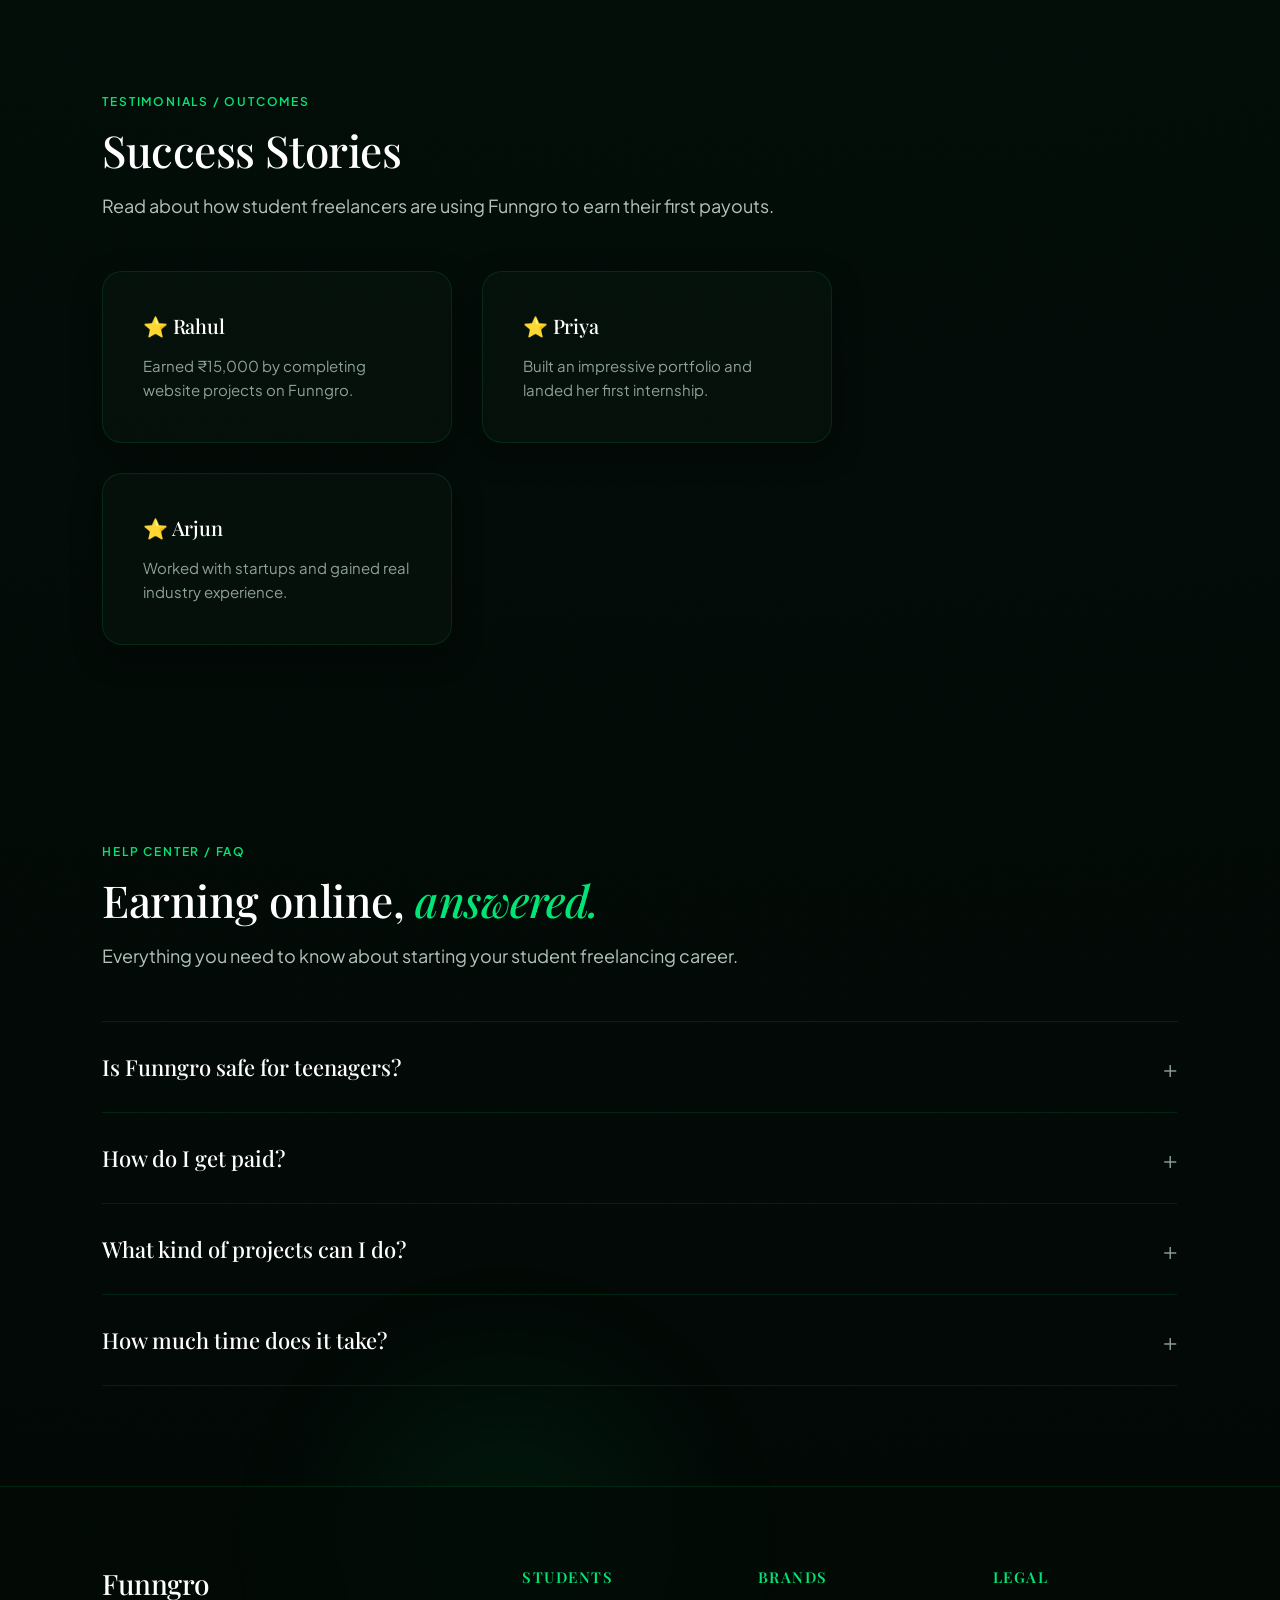
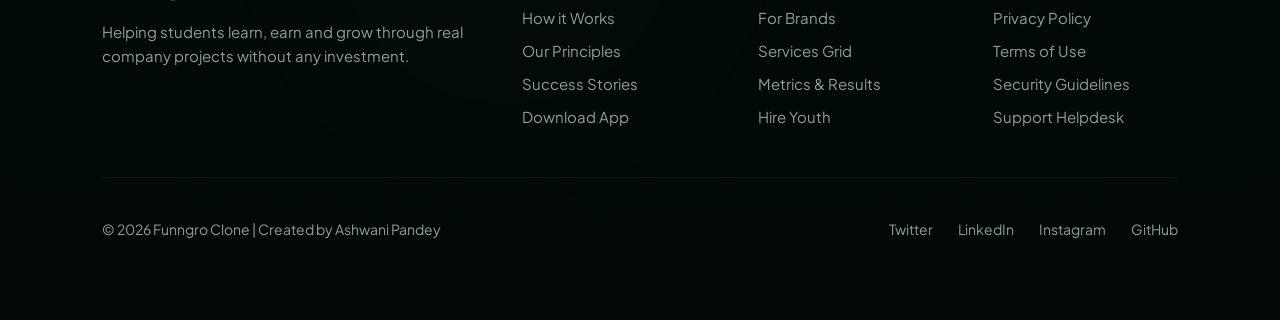
==== commit 27ed29f0: "making website responsive" ====
--- a/index.html
+++ b/index.html
@@ -12,138 +12,259 @@
 
     <link rel="preconnect" href="https://fonts.googleapis.com">
     <link rel="preconnect" href="https://fonts.gstatic.com" crossorigin>
-    <link href="https://fonts.googleapis.com/css2?family=Poppins:wght@300;400;500;600;700&display=swap" rel="stylesheet">
+    <link href="https://fonts.googleapis.com/css2?family=Playfair+Display:ital,wght@0,400..700;1,400..700&family=Plus+Jakarta+Sans:wght@300;400;500;600;700&display=swap" rel="stylesheet">
 </head>
 <body>
 
 <nav>
-
-<div class="logo">
-    <a href="#home">
-        <img src="assets/icons/funngro-logo-removebg-preview.png" alt="Funngro Logo">
-    </a>
-</div>
-
-<button class="menu-toggle" id="mobile-menu" aria-label="Toggle navigation" aria-expanded="false">
-    <span class="bar"></span>
-    <span class="bar"></span>
-    <span class="bar"></span>
-</button>
-
-<div class="nav-menu" id="nav-menu">
-    <ul>
-        <li><a href="index.html">Home</a></li>
-        <li><a href="company.html">For Brands</a></li>
-        <li><a href="#why">Earn</a></li>
-        <li><a href="#how">How it Works</a></li>
-        <li><a href="#stories">Stories</a></li>
-        <li><a href="#contact">Contact</a></li>
-    </ul>
-
-    <a href="https://www.funngro.com/" target="_blank" class="btn">
-        Download App
-    </a>
-</div>
-
+    <div class="logo">
+        <a href="index.html">
+            <img src="assets/icons/funngro-logo-removebg-preview.png" alt="Funngro Logo">
+        </a>
+    </div>
+
+    <button class="menu-toggle" id="mobile-menu" aria-label="Toggle navigation" aria-expanded="false">
+        <span class="bar"></span>
+        <span class="bar"></span>
+        <span class="bar"></span>
+    </button>
+
+    <div class="nav-menu" id="nav-menu">
+        <ul>
+            <li><a href="index.html">Home</a></li>
+            <li><a href="company.html">For Brands</a></li>
+            <li><a href="#how">How it Works</a></li>
+            <li><a href="#why">Principles</a></li>
+            <li><a href="#stories">Stories</a></li>
+            <li><a href="#contact">Contact</a></li>
+        </ul>
+
+        <div class="nav-buttons">
+            <a href="#how" class="btn btn-secondary">Get Started</a>
+            <a href="https://www.funngro.com/" target="_blank" class="btn btn-primary">Download</a>
+        </div>
+    </div>
 </nav>
 
 <section id="home" class="hero">
     <div class="glow-blob blob-hero-left"></div>
 
-    <div class="hero-text hero-fade-in">
-        <h1>
-            Earn <span class="gradient-text">Real Money</span>
-            <br>
-            By Working With
-            <br>
-            Top Indian Companies
-        </h1>
-
-        <p class="hero-fade-in-delayed">
-            Work with India's top brands,
-            build your skills and earn real money
-            without any investment.
-        </p>
-
-        <a href="#how" class="hero-btn hero-fade-in-delayed">Start Earning</a>
-    </div>
-
-    <div class="hero-image hero-image-zoom">
-        <img src="assets/images/hero.jpg" alt="Students working together">
+    <div class="hero-content">
+        <div class="hero-text hero-fade-in">
+            <span class="eyebrow">EARN / FOR TEENS</span>
+            <h1>
+                Five steps from
+                <br>
+                first tap to <em>first payout.</em>
+            </h1>
+
+            <p class="hero-fade-in-delayed">
+                Join teenagers who design, write, test apps, and get paid by companies they love. Build your skills, gain real-world experience, and earn without investment.
+            </p>
+
+            <div class="hero-buttons">
+                <a href="https://www.funngro.com/" target="_blank" class="btn btn-primary">
+                    Get started
+                    <svg width="16" height="16" viewBox="0 0 24 24" fill="none" stroke="currentColor" stroke-width="2.5" stroke-linecap="round" stroke-linejoin="round"><line x1="5" y1="12" x2="19" y2="12"></line><polyline points="12 5 19 12 12 19"></polyline></svg>
+                </a>
+                <a href="#how" class="btn btn-secondary">How it works</a>
+            </div>
+        </div>
+
+        <div class="hero-image hero-image-zoom">
+            <img src="assets/images/hero.jpg" alt="Students working together">
+        </div>
+    </div>
+</section>
+
+<section id="how" class="how-it-works reveal">
+    <span class="eyebrow">THE FUNNGRO WAY / PROCESS</span>
+    <h2 class="reveal">Five steps from first tap to <em>first payout.</em></h2>
+    <p class="section-desc">Follow our structured flow to verify your profile, secure brand projects, complete milestones, and collect earnings.</p>
+
+    <div class="process-list">
+        <div class="process-row reveal">
+            <div class="process-num">01</div>
+            <div class="process-info">
+                <h3>Download the app.</h3>
+                <p>Download Funngro from the App Store or Google Play. Complete your profile, select your interest areas, and verify your parent's consent.</p>
+            </div>
+            <ul class="process-bullets">
+                <li>Profile build is 100% free</li>
+                <li>Safe, COPPA compliant</li>
+                <li>Parent dashboard link sent instantly</li>
+            </ul>
+        </div>
+
+        <div class="process-row reveal">
+            <div class="process-num">02</div>
+            <div class="process-info">
+                <h3>Pick a brand campaign.</h3>
+                <p>Browse open campaigns from companies. Filter by category, duration, and rewards. Apply to campaigns matching your skills and schedule.</p>
+            </div>
+            <ul class="process-bullets">
+                <li>Top startup & MNC campaigns</li>
+                <li>Verified payment milestones</li>
+                <li>No prior experience required</li>
+            </ul>
+        </div>
+
+        <div class="process-row reveal">
+            <div class="process-num">03</div>
+            <div class="process-info">
+                <h3>Do the work.</h3>
+                <p>Follow campaign briefs step-by-step. Submit screenshots or proof of completion directly through the app interface. Review criteria are transparent.</p>
+            </div>
+            <ul class="process-bullets">
+                <li>Real-time milestone tracker</li>
+                <li>Peer-to-peer feedback chats</li>
+                <li>24/7 dedicated support</li>
+            </ul>
+        </div>
+
+        <div class="process-row reveal">
+            <div class="process-num">04</div>
+            <div class="process-info">
+                <h3>Get paid.</h3>
+                <p>Earn earnings for every verified action. Payments are credited directly into your Funngro wallet and can be withdrawn directly into a bank account.</p>
+            </div>
+            <ul class="process-bullets">
+                <li>Direct-to-bank UPI transfers</li>
+                <li>Track earnings in real-time</li>
+                <li>No processing or platform fees</li>
+            </ul>
+        </div>
+
+        <div class="process-row reveal">
+            <div class="process-num">05</div>
+            <div class="process-info">
+                <h3>Grow your ladder.</h3>
+                <p>Complete more campaigns to build your reputation score. Higher scores unlock exclusive high-paying projects, team leader roles, and badges.</p>
+            </div>
+            <ul class="process-bullets">
+                <li>Global leaderboard status</li>
+                <li>Digital portfolio resume link</li>
+                <li>Exclusive invite-only projects</li>
+            </ul>
+        </div>
+    </div>
+</section>
+
+<section class="features reveal">
+    <div class="glow-blob blob-hero-right"></div>
+    <span class="eyebrow">GROWTH PATHS / OPPORTUNITIES</span>
+    <h2 class="reveal">From <em>first task</em> to your own business.</h2>
+    <p class="section-desc">As you complete tasks, build your reputation score and unlock high-paying roles.</p>
+
+    <div class="pay-cards">
+        <div class="pay-card reveal reveal-delay-1">
+            <div>
+                <span class="card-meta">01 / Basic Tasks</span>
+                <h3>Your first bonus</h3>
+                <p>Complete basic tasks like app testing, social media engagement, and simple surveys to earn quick bonuses.</p>
+            </div>
+            <div class="rate">₹50 - ₹100/hr</div>
+        </div>
+
+        <div class="pay-card reveal reveal-delay-2">
+            <div>
+                <span class="card-meta">02 / Collaborative</span>
+                <h3>Work in teams</h3>
+                <p>Collaborate in student teams for content creation, local brand promotions, and market research campaigns.</p>
+            </div>
+            <div class="rate">₹100 - ₹500/hr</div>
+        </div>
+
+        <div class="pay-card reveal reveal-delay-3">
+            <div>
+                <span class="card-meta">03 / Specialized</span>
+                <h3>You are the boss</h3>
+                <p>Take on specialized freelance projects like UI/UX design, web development, copywriting, and full brand campaigns.</p>
+            </div>
+            <div class="rate">₹500 - ₹1000+/hr</div>
+        </div>
     </div>
 </section>
 
 <section id="why" class="features reveal">
-    <h2 class="reveal">Why Choose Funngro?</h2>
+    <span class="eyebrow">OUR VALUES / PRINCIPLES</span>
+    <h2 class="reveal">The principles behind your <em>growth.</em></h2>
+    <p class="section-desc">Core standards that guarantee high brand ratings and recurring freelance projects.</p>
 
     <div class="cards">
         <div class="card reveal reveal-delay-1">
-            <h3>💼 Real Company Projects</h3>
-            <p>Work with startups and brands to gain real-world experience.</p>
+            <h3>01 / Always match instructions</h3>
+            <p>Attention to detail is key. Following the campaign brief guarantees payout.</p>
         </div>
 
         <div class="card reveal reveal-delay-2">
-            <h3>💰 Earn Money</h3>
-            <p>Complete projects and receive payments directly in your bank account.</p>
+            <h3>02 / Do your best work...</h3>
+            <p>Build high ratings. Companies hire top performers repeatedly for exclusive gigs.</p>
         </div>
 
         <div class="card reveal reveal-delay-3">
-            <h3>🚀 Build Your Portfolio</h3>
-            <p>Create impressive projects that strengthen your resume and GitHub profile.</p>
-        </div>
-    </div>
-</section>
-
-<section id="how" class="how-it-works reveal">
-    <h2 class="reveal">How It Works</h2>
-
-    <div class="steps">
-        <div class="step reveal reveal-delay-1">
-            <div class="number">1</div>
-            <h3>Create Your Profile</h3>
-            <p>Sign up, complete your profile and showcase your skills.</p>
-        </div>
-
-        <div class="step reveal reveal-delay-2">
-            <div class="number">2</div>
-            <h3>Apply for Projects</h3>
-            <p>Browse projects from companies and apply for the ones that match your skills.</p>
-        </div>
-
-        <div class="step reveal reveal-delay-3">
-            <div class="number">3</div>
-            <h3>Earn & Grow</h3>
-            <p>Complete projects, get paid, and build an impressive portfolio.</p>
-        </div>
-    </div>
-</section>
-
-<section class="stats reveal">
-    <div class="glow-blob blob-hero-right"></div>
-
-    <div class="stat reveal reveal-delay-1">
-        <h2 class="stat-number" data-target="50" data-suffix="K+">0</h2>
-        <p>Students</p>
-    </div>
-
-    <div class="stat reveal reveal-delay-2">
-        <h2 class="stat-number" data-target="500" data-suffix="+">0</h2>
-        <p>Companies</p>
-    </div>
-
-    <div class="stat reveal reveal-delay-3">
-        <h2 class="stat-number" data-target="10" data-suffix="K+">0</h2>
-        <p>Projects Completed</p>
-    </div>
-
-    <div class="stat reveal reveal-delay-4">
-        <h2 class="stat-number" data-target="5" data-prefix="₹" data-suffix="Cr+">0</h2>
-        <p>Paid to Students</p>
+            <h3>03 / Be professional</h3>
+            <p>Communicate clearly, hit your deadlines, and respect brand requirements.</p>
+        </div>
+
+        <div class="card reveal reveal-delay-1">
+            <h3>04 / Learn on the job</h3>
+            <p>Gain hands-on skills in marketing, product evaluation, and operations.</p>
+        </div>
+
+        <div class="card reveal reveal-delay-2">
+            <h3>05 / Your first project</h3>
+            <p>Complete your initial assignment within 48 hours to activate full features.</p>
+        </div>
+
+        <div class="card reveal reveal-delay-3">
+            <h3>06 / Build a profile</h3>
+            <p>Use your verified work history to land top college placements and internships.</p>
+        </div>
+    </div>
+</section>
+
+<section class="features reveal">
+    <span class="eyebrow">SUCCESS MAP / TIMELINE</span>
+    <h2 class="reveal">The exact sequence most successful <em>earners follow.</em></h2>
+    <p class="section-desc">Your step-by-step roadmap to scale your online income.</p>
+
+    <div class="sequence-list">
+        <div class="sequence-item reveal reveal-delay-1">
+            <div class="sequence-num">1</div>
+            <div class="sequence-text">Download & create profile with parent consent verified</div>
+        </div>
+        <div class="sequence-item reveal reveal-delay-2">
+            <div class="sequence-num">2</div>
+            <div class="sequence-text">Select interest categories and complete initial training quiz</div>
+        </div>
+        <div class="sequence-item reveal reveal-delay-3">
+            <div class="sequence-num">3</div>
+            <div class="sequence-text">Apply to active brand campaigns matching your skill areas</div>
+        </div>
+        <div class="sequence-item reveal reveal-delay-4">
+            <div class="sequence-num">4</div>
+            <div class="sequence-text">Complete your first campaign milestone within 48 hours</div>
+        </div>
+        <div class="sequence-item reveal reveal-delay-1">
+            <div class="sequence-num">5</div>
+            <div class="sequence-text">Withdraw earnings directly to bank account via secure UPI</div>
+        </div>
+        <div class="sequence-item reveal reveal-delay-2">
+            <div class="sequence-num">6</div>
+            <div class="sequence-text">Share referral link with friends to earn bonus referral points</div>
+        </div>
+        <div class="sequence-item reveal reveal-delay-3">
+            <div class="sequence-num">7</div>
+            <div class="sequence-text">Unlock advanced freelance tier and apply for team leader positions</div>
+        </div>
     </div>
 </section>
 
 <section id="stories" class="features reveal">
+    <span class="eyebrow">TESTIMONIALS / OUTCOMES</span>
     <h2 class="reveal">Success Stories</h2>
+    <p class="section-desc">Read about how student freelancers are using Funngro to earn their first payouts.</p>
 
     <div class="cards">
         <div class="card reveal reveal-delay-1">
@@ -163,11 +284,100 @@
     </div>
 </section>
 
-<footer id="contact" class="reveal">
+<section class="features reveal">
+    <span class="eyebrow">HELP CENTER / FAQ</span>
+    <h2 class="reveal">Earning online, <em>answered.</em></h2>
+    <p class="section-desc">Everything you need to know about starting your student freelancing career.</p>
+
+    <div class="faq-list">
+        <div class="faq-item reveal">
+            <button class="faq-question">
+                Is Funngro safe for teenagers?
+                <span class="faq-icon">+</span>
+            </button>
+            <div class="faq-answer">
+                Yes. Funngro is 100% safe, COPPA compliant, and requires verified parent consent before teens can accept projects and receive payouts.
+            </div>
+        </div>
+
+        <div class="faq-item reveal">
+            <button class="faq-question">
+                How do I get paid?
+                <span class="faq-icon">+</span>
+            </button>
+            <div class="faq-answer">
+                Earnings are credited to your Funngro wallet upon brand verification. You can withdraw directly to your bank account via UPI or bank transfer.
+            </div>
+        </div>
+
+        <div class="faq-item reveal">
+            <button class="faq-question">
+                What kind of projects can I do?
+                <span class="faq-icon">+</span>
+            </button>
+            <div class="faq-answer">
+                Projects include social media marketing, content creation, app testing, surveys, campus campaigns, and local brand promotions.
+            </div>
+        </div>
+
+        <div class="faq-item reveal">
+            <button class="faq-question">
+                How much time does it take?
+                <span class="faq-icon">+</span>
+            </button>
+            <div class="faq-answer">
+                Most projects are flexible, taking from 1 to 5 hours. You can work around your school schedule and exam periods.
+            </div>
+        </div>
+    </div>
+</section>
+
+<footer id="contact">
     <div class="glow-blob blob-footer"></div>
-    <h2>Funngro</h2>
-    <p>Helping students learn, earn and grow through real company projects.</p>
-    <p>© 2026 Funngro Clone | Created by Ashwani Pandey</p>
+    <div class="footer-column">
+        <h2>Funngro</h2>
+        <p>Helping students learn, earn and grow through real company projects without any investment.</p>
+    </div>
+
+    <div class="footer-column">
+        <h3>Students</h3>
+        <ul>
+            <li><a href="#how">How it Works</a></li>
+            <li><a href="#why">Our Principles</a></li>
+            <li><a href="#stories">Success Stories</a></li>
+            <li><a href="https://www.funngro.com/" target="_blank">Download App</a></li>
+        </ul>
+    </div>
+
+    <div class="footer-column">
+        <h3>Brands</h3>
+        <ul>
+            <li><a href="company.html">For Brands</a></li>
+            <li><a href="company.html#services">Services Grid</a></li>
+            <li><a href="company.html#stats">Metrics & Results</a></li>
+            <li><a href="company.html#contact">Hire Youth</a></li>
+        </ul>
+    </div>
+
+    <div class="footer-column">
+        <h3>Legal</h3>
+        <ul>
+            <li><a href="#">Privacy Policy</a></li>
+            <li><a href="#">Terms of Use</a></li>
+            <li><a href="#">Security Guidelines</a></li>
+            <li><a href="#">Support Helpdesk</a></li>
+        </ul>
+    </div>
+
+    <div class="footer-bottom">
+        <p>© 2026 Funngro Clone | Created by Ashwani Pandey</p>
+        <div class="footer-bottom-links">
+            <a href="#">Twitter</a>
+            <a href="#">LinkedIn</a>
+            <a href="#">Instagram</a>
+            <a href="#">GitHub</a>
+        </div>
+    </div>
 </footer>
 
 <script src="script.js"></script>
--- a/style.css
+++ b/style.css
@@ -1,23 +1,25 @@
 :root {
-  --bg-gradient: radial-gradient(circle at 50% 0%, #0e3020 0%, #040e0a 100%);
-  --glass-bg: rgba(18, 51, 36, 0.45);
-  --glass-border: rgba(66, 232, 123, 0.15);
-  --glass-shadow: rgba(0, 0, 0, 0.3);
-  --primary-glow: rgba(57, 214, 108, 0.2);
+  --bg-gradient: radial-gradient(circle at 50% 0%, #061e12 0%, #020705 100%);
+  --glass-bg: rgba(9, 24, 17, 0.45);
+  --glass-border: rgba(0, 229, 117, 0.12);
+  --glass-shadow: rgba(0, 0, 0, 0.4);
+  --primary-glow: rgba(0, 229, 117, 0.15);
   --text-glow-gradient: linear-gradient(135deg, #a8ff78, #78ffd6);
-  --accent-color: #39d66c;
+  --accent-color: #00e575;
   --transition-smooth: all 0.4s cubic-bezier(0.165, 0.84, 0.44, 1);
-}
-
-html{
-scroll-behavior:smooth;
-}
-
-*{
-margin:0;
-padding:0;
-box-sizing:border-box;
-font-family:'Poppins',sans-serif;
+  --font-serif: 'Playfair Display', serif;
+  --font-sans: 'Plus Jakarta Sans', sans-serif;
+}
+
+html {
+  scroll-behavior: smooth;
+}
+
+* {
+  margin: 0;
+  padding: 0;
+  box-sizing: border-box;
+  font-family: var(--font-sans);
 }
 
 /* Custom Scrollbar */
@@ -25,22 +27,22 @@
   width: 10px;
 }
 ::-webkit-scrollbar-track {
-  background: #040e0a;
+  background: #020705;
 }
 ::-webkit-scrollbar-thumb {
-  background: #123324;
+  background: #091811;
   border-radius: 5px;
-  border: 2px solid #040e0a;
+  border: 2px solid #020705;
 }
 ::-webkit-scrollbar-thumb:hover {
-  background: #39d66c;
-}
-
-body{
-background: var(--bg-gradient);
-color:white;
-overflow-x:hidden;
-position:relative;
+  background: var(--accent-color);
+}
+
+body {
+  background: var(--bg-gradient);
+  color: white;
+  overflow-x: hidden;
+  position: relative;
 }
 
 /* Ambient Glow Blobs */
@@ -48,23 +50,53 @@
   position: absolute;
   width: 500px;
   height: 500px;
-  background: radial-gradient(circle, rgba(66, 232, 123, 0.08) 0%, rgba(66, 232, 123, 0) 70%);
+  background: radial-gradient(circle, rgba(0, 229, 117, 0.08) 0%, rgba(0, 229, 117, 0) 70%);
   border-radius: 50%;
   z-index: -1;
   pointer-events: none;
   filter: blur(40px);
 }
 .blob-hero-left {
-  top: 10%;
-  left: -150px;
+  top: 5%;
+  left: -200px;
 }
 .blob-hero-right {
   top: 25%;
-  right: -150px;
+  right: -200px;
 }
 .blob-footer {
-  bottom: 5%;
+  bottom: 2%;
   left: 20%;
+}
+
+/* Typography styles */
+h1, h2, h3, h4 {
+  font-family: var(--font-serif);
+  font-weight: 500;
+  letter-spacing: -0.01em;
+}
+
+h1 {
+  font-size: clamp(38px, 6vw, 64px);
+  line-height: 1.1;
+  letter-spacing: -0.02em;
+}
+
+h2 {
+  font-size: clamp(30px, 4vw, 44px);
+  line-height: 1.2;
+  letter-spacing: -0.01em;
+}
+
+h3 {
+  font-size: clamp(20px, 2vw, 24px);
+}
+
+h1 em, h2 em, h3 em, h4 em {
+  font-family: var(--font-serif);
+  font-style: italic;
+  color: var(--accent-color);
+  font-weight: inherit;
 }
 
 .gradient-text {
@@ -72,539 +104,890 @@
   -webkit-background-clip: text;
   -webkit-text-fill-color: transparent;
   background-clip: text;
-  display: inline-block;
-}
-
-nav{
-display:flex;
-justify-content:space-between;
-align-items:center;
-padding:20px 8%;
-background:rgba(13,38,25,0.75);
-backdrop-filter:blur(12px);
--webkit-backdrop-filter:blur(12px);
-border-bottom:1px solid var(--glass-border);
-position:sticky;
-top:0;
-z-index:1000;
-transition:var(--transition-smooth);
-}
-
-.logo{
-font-size:30px;
-font-weight:700;
-color:#42e87b;
-}
-
-.logo img{
-height:45px;
+  display: inline;
+}
+
+.eyebrow {
+  font-size: 12px;
+  font-weight: 600;
+  letter-spacing: 0.15em;
+  text-transform: uppercase;
+  color: var(--accent-color);
+  margin-bottom: 15px;
+  display: block;
+}
+
+/* Navigation bar */
+nav {
+  display: flex;
+  justify-content: space-between;
+  align-items: center;
+  padding: 20px 8%;
+  background: rgba(3, 10, 6, 0.75);
+  backdrop-filter: blur(12px);
+  -webkit-backdrop-filter: blur(12px);
+  border-bottom: 1px solid var(--glass-border);
+  position: sticky;
+  top: 0;
+  z-index: 1000;
+  transition: var(--transition-smooth);
+}
+
+.logo {
+  font-family: var(--font-serif);
+  font-size: 26px;
+  font-weight: 700;
+  color: white;
+}
+
+.logo a {
+  text-decoration: none;
+  color: white;
+  display: flex;
+  align-items: center;
+}
+
+.logo img {
+  height: 38px;
 }
 
 .nav-menu {
-display:flex;
-justify-content:space-between;
-align-items:center;
-flex:1;
-margin-left:60px;
+  display: flex;
+  justify-content: space-between;
+  align-items: center;
+  flex: 1;
+  margin-left: 60px;
 }
 
 .menu-toggle {
-display:none;
-}
-
-nav ul{
-display:flex;
-gap:30px;
-list-style:none;
-}
-
-nav a{
-text-decoration:none;
-color:white;
-font-weight:500;
-position:relative;
-padding:6px 0;
-transition:color 0.3s ease;
+  display: none;
+}
+
+nav ul {
+  display: flex;
+  gap: 35px;
+  list-style: none;
+}
+
+nav a {
+  text-decoration: none;
+  color: #b3c3bc;
+  font-size: 15px;
+  font-weight: 500;
+  position: relative;
+  padding: 6px 0;
+  transition: color 0.3s ease;
 }
 
 nav a::after {
-content:'';
-position:absolute;
-bottom:0;
-left:50%;
-width:0;
-height:2px;
-background:var(--accent-color);
-transition:var(--transition-smooth);
-transform:translateX(-50%);
-}
-
-nav a:hover{
-color:var(--accent-color);
-}
-
-nav a:hover::after{
-width:100%;
-}
-
-.no-hover{
-    color: inherit !important;
-   
-}
-
-
-.btn,
-.hero-btn{
-display:inline-block;
-text-decoration:none;
-text-align:center;
-}
-
-.hero-btn{
-margin-top: 30px !important;
-}
-
-.btn,
-.hero-btn{
-padding:14px 32px;
-border:none;
-border-radius:30px;
-background:linear-gradient(135deg, #39d66c 0%, #1da850 100%);
-color:white;
-font-size:16px;
-font-weight:600;
-cursor:pointer;
-box-shadow:0 4px 15px rgba(57, 214, 108, 0.25);
-transition:var(--transition-smooth);
-}
-
-.btn:hover,
-.hero-btn:hover{
-transform:translateY(-4px) scale(1.03);
-box-shadow:0 8px 25px rgba(57, 214, 108, 0.45);
-background:linear-gradient(135deg, #42e87b 0%, #22b95a 100%);
-}
-
-.hero{
-
-display:flex;
-justify-content:space-between;
-align-items:center;
-padding:70px 8%;
-gap:60px;
-
-}
-
-.hero-text{
-
-flex:1;
-
-}
-
-.hero-text h1{
-
-font-size:58px;
-line-height:1.2;
-
-}
-
-.hero-text p{
-
-margin-top:20px;
-font-size:18px;
-line-height:30px;
-color:#d7d7d7;
-
-}
-
-/* .hero-btn{
-
-margin-top:30px;
-padding:15px 35px;
-background:#39d66c;
-border:none;
-border-radius:30px;
-font-size:18px;
-color:white;
-cursor:pointer;
-
-} */
-
-.hero-image{
-
-flex:1;
-text-align:right;
-
-}
-
-.hero-image img{
-
-width:100%;
-max-width:520px;
-border-radius:25px;
-
-}
-
-.features{
-padding:80px 8%;
-text-align:center;
-}
-
-.features h2{
-font-size:40px;
-margin-bottom:50px;
-}
-
-.cards{
-display:flex;
-justify-content:center;
-gap:30px;
-flex-wrap:wrap;
-}
-
-.card{
-background:var(--glass-bg);
-backdrop-filter:blur(8px);
--webkit-backdrop-filter:blur(8px);
-border:1px solid var(--glass-border);
-padding:35px;
-border-radius:20px;
-width:100%;
-max-width:320px;
-box-shadow:0 10px 30px var(--glass-shadow);
-transition:var(--transition-smooth);
-}
-
-.card:hover{
-transform:translateY(-10px) scale(1.02);
-box-shadow:0 15px 35px var(--primary-glow);
-border-color:rgba(66,232,123,0.4);
-background:rgba(27,75,53,0.55);
-}
-
-.card h3{
-margin-bottom:15px;
-}
-
-.card p{
-color:#d0d0d0;
-line-height:28px;
-}
-
-.how-it-works{
-padding:80px 8%;
-background:#0d2619;
-text-align:center;
-}
-
-.how-it-works h2{
-font-size:40px;
-margin-bottom:50px;
-}
-
-.steps{
-display:flex;
-justify-content:center;
-gap:30px;
-flex-wrap:wrap;
-}
-
-.step{
-width:100%;
-max-width:300px;
-padding:30px;
-background:rgba(18,51,36,0.25);
-border:1px solid rgba(66,232,123,0.05);
-border-radius:20px;
-transition:var(--transition-smooth);
-}
-
-.step:hover{
-transform:translateY(-5px);
-border-color:rgba(66,232,123,0.25);
-background:rgba(18,51,36,0.4);
-}
-
-.number{
-width:70px;
-height:70px;
-margin:auto;
-border-radius:50%;
-background:var(--accent-color);
-box-shadow:0 0 15px var(--primary-glow);
-color:white;
-display:flex;
-align-items:center;
-justify-content:center;
-font-size:30px;
-font-weight:bold;
-margin-bottom:20px;
-transition:var(--transition-smooth);
-}
-
-.step:hover .number{
-transform:scale(1.1);
-box-shadow:0 0 25px rgba(66,232,123,0.5);
-}
-
-.step h3{
-margin-bottom:15px;
-}
-
-.step p{
-line-height:28px;
-color:#d7d7d7;
-}
-
-.stats{
-
-display:flex;
-justify-content:space-around;
-align-items:center;
-padding:70px 8%;
-background:#071b12;
-flex-wrap:wrap;
-gap:30px;
-
-}
-
-.stat{
-
-text-align:center;
-
-}
-
-.stat h2{
-
-font-size:50px;
-color:#39d66c;
-
-}
-
-.stat p{
-
-font-size:20px;
-margin-top:10px;
-
-}
-
-
-footer{
-
-background:#0d2619;
-padding:50px;
-text-align:center;
-
-}
-
-footer h2{
-
-font-size:35px;
-margin-bottom:20px;
-color:#39d66c;
-
-}
-
-footer p{
-
-margin:10px 0;
-color:#d7d7d7;
-
-}
-
-@media(max-width:900px){
-
-nav {
-  padding: 15px 5%;
-}
-
-.nav-menu {
-  position: fixed;
-  top: 0;
-  right: -100%;
-  width: 280px;
-  height: 100vh;
-  background: #0d2619;
+  content: '';
+  position: absolute;
+  bottom: 0;
+  left: 50%;
+  width: 0;
+  height: 2px;
+  background: var(--accent-color);
+  transition: var(--transition-smooth);
+  transform: translateX(-50%);
+}
+
+nav a:hover {
+  color: var(--accent-color);
+}
+
+nav a:hover::after {
+  width: 100%;
+}
+
+.nav-buttons {
+  display: flex;
+  align-items: center;
+  gap: 15px;
+}
+
+/* Buttons */
+.btn {
+  display: inline-flex;
+  align-items: center;
+  justify-content: center;
+  gap: 8px;
+  text-decoration: none;
+  padding: 12px 28px;
+  border-radius: 30px;
+  font-size: 15px;
+  font-weight: 600;
+  cursor: pointer;
+  transition: var(--transition-smooth);
+}
+
+.btn-primary {
+  background: var(--accent-color);
+  color: #020705 !important;
+  border: 1px solid var(--accent-color);
+}
+
+.btn-primary:hover {
+  background: #00ff87;
+  transform: translateY(-3px);
+  box-shadow: 0 8px 25px rgba(0, 229, 117, 0.4);
+}
+
+.btn-secondary {
+  background: transparent;
+  color: white !important;
+  border: 1px solid rgba(255, 255, 255, 0.2);
+}
+
+.btn-secondary:hover {
+  border-color: white;
+  background: rgba(255, 255, 255, 0.05);
+  transform: translateY(-3px);
+}
+
+/* Hero Section */
+.hero {
+  display: flex;
   flex-direction: column;
-  justify-content: flex-start;
-  align-items: center;
+  padding: 100px 8% 80px 8%;
+}
+
+.hero-content {
+  display: flex;
+  justify-content: space-between;
+  align-items: center;
+  gap: 60px;
+  width: 100%;
+}
+
+.hero-text {
+  flex: 1.2;
+}
+
+.hero-text p {
+  margin-top: 25px;
+  font-size: 18px;
+  line-height: 1.6;
+  color: #b3c3bc;
+}
+
+.hero-buttons {
+  display: flex;
+  gap: 15px;
+  margin-top: 35px;
+  flex-wrap: wrap;
+}
+
+.hero-image {
+  flex: 0.8;
+  text-align: right;
+}
+
+.hero-image img {
+  width: 100%;
+  max-width: 480px;
+  border-radius: 20px;
+  border: 1px solid var(--glass-border);
+  box-shadow: 0 20px 40px rgba(0, 0, 0, 0.5);
+}
+
+/* Generic layout */
+.features,
+.how-it-works,
+.stats {
+  padding: 100px 8%;
+  text-align: left;
+}
+
+.features h2,
+.how-it-works h2,
+.stats h2 {
+  margin-bottom: 15px;
+}
+
+.section-desc {
+  font-size: 18px;
+  color: #b3c3bc;
+  max-width: 700px;
+  margin-bottom: 50px;
+  line-height: 1.6;
+}
+
+/* Cards grids */
+.cards {
+  display: flex;
+  gap: 30px;
+  flex-wrap: wrap;
+  margin-top: 40px;
+}
+
+.card {
+  background: var(--glass-bg);
+  backdrop-filter: blur(8px);
+  -webkit-backdrop-filter: blur(8px);
+  border: 1px solid var(--glass-border);
+  padding: 40px;
+  border-radius: 20px;
+  width: 100%;
+  max-width: 350px;
+  box-shadow: 0 10px 30px var(--glass-shadow);
+  transition: var(--transition-smooth);
+}
+
+.card:hover {
+  transform: translateY(-8px);
+  border-color: rgba(0, 229, 117, 0.3);
+  box-shadow: 0 15px 35px var(--primary-glow);
+  background: rgba(9, 24, 17, 0.6);
+}
+
+.card h3 {
+  font-size: 20px;
+  margin-bottom: 15px;
+}
+
+.card p {
+  color: #8da197;
+  line-height: 1.6;
+  font-size: 15px;
+}
+
+/* Process rows (5 steps) */
+.process-list {
+  display: flex;
+  flex-direction: column;
+  gap: 50px;
+  margin-top: 50px;
+}
+
+.process-row {
+  display: grid;
+  grid-template-columns: 80px 1fr 320px;
   gap: 40px;
-  padding: 100px 30px 40px 30px;
-  box-shadow: -5px 0 25px rgba(0, 0, 0, 0.5);
-  transition: right 0.4s ease-in-out;
-  z-index: 999;
-}
-
-.nav-menu.active {
-  right: 0;
-}
-
-.menu-toggle {
+  padding-bottom: 40px;
+  border-bottom: 1px solid var(--glass-border);
+  align-items: start;
+  transition: var(--transition-smooth);
+}
+
+.process-row:hover {
+  border-bottom-color: rgba(0, 229, 117, 0.35);
+}
+
+.process-num {
+  font-family: var(--font-serif);
+  font-size: clamp(38px, 4vw, 52px);
+  font-style: italic;
+  font-weight: 500;
+  color: var(--accent-color);
+  line-height: 1;
+}
+
+.process-info h3 {
+  font-size: 24px;
+  margin-bottom: 12px;
+}
+
+.process-info p {
+  color: #b3c3bc;
+  line-height: 1.6;
+  font-size: 16px;
+}
+
+.process-bullets {
+  list-style: none;
+  display: flex;
+  flex-direction: column;
+  gap: 12px;
+}
+
+.process-bullets li {
+  font-size: 14px;
+  color: #8da197;
+  display: flex;
+  align-items: center;
+  gap: 10px;
+}
+
+.process-bullets li::before {
+  content: '✓';
+  color: var(--accent-color);
+  font-weight: bold;
+}
+
+/* Pay cards block */
+.pay-cards {
+  display: grid;
+  grid-template-columns: repeat(auto-fit, minmax(300px, 1fr));
+  gap: 30px;
+  margin-top: 50px;
+}
+
+.pay-card {
+  background: var(--glass-bg);
+  border: 1px solid var(--glass-border);
+  border-radius: 20px;
+  padding: 40px;
+  transition: var(--transition-smooth);
   display: flex;
   flex-direction: column;
   justify-content: space-between;
-  width: 30px;
-  height: 21px;
+  min-height: 280px;
+  box-shadow: 0 10px 30px var(--glass-shadow);
+}
+
+.pay-card:hover {
+  transform: translateY(-8px);
+  border-color: rgba(0, 229, 117, 0.35);
+  background: rgba(9, 24, 17, 0.6);
+  box-shadow: 0 15px 35px var(--primary-glow);
+}
+
+.pay-card .card-meta {
+  font-size: 12px;
+  letter-spacing: 0.1em;
+  color: #8da197;
+  margin-bottom: 20px;
+  text-transform: uppercase;
+}
+
+.pay-card h3 {
+  font-size: 24px;
+  margin-bottom: 10px;
+}
+
+.pay-card .rate {
+  font-family: var(--font-serif);
+  font-size: clamp(28px, 3vw, 36px);
+  font-weight: 500;
+  color: var(--accent-color);
+  margin: 15px 0;
+}
+
+.pay-card p {
+  color: #b3c3bc;
+  line-height: 1.5;
+  font-size: 15px;
+}
+
+/* Sequence roadmaps */
+.sequence-list {
+  display: flex;
+  flex-direction: column;
+  margin-top: 50px;
+  border-top: 1px solid var(--glass-border);
+}
+
+.sequence-item {
+  display: flex;
+  align-items: center;
+  gap: 30px;
+  padding: 24px 0;
+  border-bottom: 1px solid var(--glass-border);
+  transition: var(--transition-smooth);
+}
+
+.sequence-item:hover {
+  padding-left: 15px;
+  border-bottom-color: rgba(0, 229, 117, 0.35);
+}
+
+.sequence-num {
+  width: 42px;
+  height: 42px;
+  border-radius: 50%;
+  border: 1px solid var(--accent-color);
+  color: var(--accent-color);
+  display: flex;
+  align-items: center;
+  justify-content: center;
+  font-family: var(--font-serif);
+  font-weight: bold;
+  font-size: 18px;
+  flex-shrink: 0;
+  transition: var(--transition-smooth);
+}
+
+.sequence-item:hover .sequence-num {
+  background: var(--accent-color);
+  color: #020705;
+  box-shadow: 0 0 15px var(--accent-color);
+}
+
+.sequence-text {
+  font-size: 18px;
+  font-weight: 500;
+  color: #cddad4;
+}
+
+/* Stats Counter Row (company.html under hero) */
+.hero-stats {
+  display: grid;
+  grid-template-columns: repeat(auto-fit, minmax(200px, 1fr));
+  gap: 30px;
+  width: 100%;
+  margin-top: 60px;
+  padding-top: 40px;
+  border-top: 1px solid var(--glass-border);
+}
+
+.hero-stat {
+  display: flex;
+  flex-direction: column;
+}
+
+.hero-stat h2 {
+  font-family: var(--font-serif);
+  font-size: clamp(32px, 3.5vw, 48px);
+  color: var(--accent-color);
+  margin-bottom: 8px;
+}
+
+.hero-stat p {
+  font-size: 14px;
+  color: #8da197;
+  text-transform: uppercase;
+  letter-spacing: 0.05em;
+}
+
+/* Services Grid (company.html) */
+.services-grid {
+  display: grid;
+  grid-template-columns: repeat(auto-fit, minmax(320px, 1fr));
+  gap: 30px;
+  margin-top: 50px;
+}
+
+.service-card {
+  background: var(--glass-bg);
+  border: 1px solid var(--glass-border);
+  border-radius: 16px;
+  padding: 30px;
+  display: flex;
+  gap: 20px;
+  align-items: start;
+  transition: var(--transition-smooth);
+  box-shadow: 0 10px 25px var(--glass-shadow);
+}
+
+.service-card:hover {
+  transform: translateY(-5px);
+  border-color: rgba(0, 229, 117, 0.3);
+  box-shadow: 0 10px 25px var(--primary-glow);
+  background: rgba(9, 24, 17, 0.55);
+}
+
+.service-num {
+  font-family: var(--font-serif);
+  font-size: 20px;
+  font-weight: bold;
+  color: var(--accent-color);
+}
+
+.service-info h3 {
+  font-size: 18px;
+  margin-bottom: 8px;
+}
+
+.service-info p {
+  color: #b3c3bc;
+  font-size: 14px;
+  line-height: 1.5;
+}
+
+/* Category Filter Pills (company.html) */
+.pills-container {
+  display: flex;
+  flex-wrap: wrap;
+  gap: 12px;
+  margin-top: 40px;
+}
+
+.pill {
+  padding: 10px 22px;
+  background: rgba(255, 255, 255, 0.02);
+  border: 1px solid rgba(255, 255, 255, 0.08);
+  border-radius: 30px;
+  font-size: 14px;
+  font-weight: 500;
+  color: #cddad4;
+  cursor: pointer;
+  transition: var(--transition-smooth);
+}
+
+.pill:hover {
+  background: rgba(0, 229, 117, 0.05);
+  border-color: var(--accent-color);
+  color: var(--accent-color);
+}
+
+/* Metrics Cards (company.html) */
+.metrics-grid {
+  display: grid;
+  grid-template-columns: repeat(auto-fit, minmax(220px, 1fr));
+  gap: 30px;
+  margin-top: 50px;
+}
+
+.metric-card {
+  background: var(--glass-bg);
+  border: 1px solid var(--glass-border);
+  border-radius: 16px;
+  padding: 40px 30px;
+  text-align: center;
+  transition: var(--transition-smooth);
+  box-shadow: 0 10px 25px var(--glass-shadow);
+}
+
+.metric-card:hover {
+  border-color: rgba(0, 229, 117, 0.25);
+  background: rgba(9, 24, 17, 0.5);
+  transform: translateY(-3px);
+}
+
+.metric-val {
+  font-family: var(--font-serif);
+  font-size: clamp(34px, 4vw, 46px);
+  font-weight: 500;
+  color: var(--accent-color);
+  margin-bottom: 12px;
+}
+
+.metric-card p {
+  color: #b3c3bc;
+  font-size: 14px;
+  line-height: 1.5;
+}
+
+/* Accordion FAQ elements */
+.faq-list {
+  display: flex;
+  flex-direction: column;
+  margin-top: 50px;
+  border-top: 1px solid var(--glass-border);
+  width: 100%;
+}
+
+.faq-item {
+  border-bottom: 1px solid var(--glass-border);
+}
+
+.faq-question {
+  width: 100%;
   background: transparent;
   border: none;
+  color: white;
+  text-align: left;
+  padding: 30px 0;
+  font-family: var(--font-serif);
+  font-size: clamp(18px, 2.5vw, 22px);
+  font-weight: 500;
+  display: flex;
+  justify-content: space-between;
+  align-items: center;
   cursor: pointer;
-  padding: 0;
-  z-index: 1001;
-}
-
-.menu-toggle .bar {
-  height: 3px;
-  width: 100%;
-  background-color: white;
-  border-radius: 10px;
-  transition: all 0.3s ease;
-}
-
-/* Hamburger to X animation */
-.menu-toggle.active .bar:nth-child(1) {
-  transform: translateY(9px) rotate(45deg);
-}
-
-.menu-toggle.active .bar:nth-child(2) {
+  transition: var(--transition-smooth);
+}
+
+.faq-question:hover {
+  color: var(--accent-color);
+}
+
+.faq-icon {
+  font-size: 24px;
+  font-weight: 300;
+  color: #8da197;
+  transition: transform 0.3s ease;
+}
+
+.faq-item.active .faq-icon {
+  transform: rotate(45deg);
+  color: var(--accent-color);
+}
+
+.faq-answer {
+  max-height: 0;
+  overflow: hidden;
+  transition: max-height 0.4s cubic-bezier(0.165, 0.84, 0.44, 1), padding 0.4s ease;
+  color: #b3c3bc;
+  font-size: 16px;
+  line-height: 1.6;
+  padding-bottom: 0;
+}
+
+.faq-item.active .faq-answer {
+  max-height: 300px;
+  padding-bottom: 30px;
+}
+
+/* Footer styling */
+footer {
+  background: rgba(3, 10, 6, 0.8);
+  border-top: 1px solid var(--glass-border);
+  padding: 80px 8%;
+  display: grid;
+  grid-template-columns: 2fr 1fr 1fr 1fr;
+  gap: 50px;
+}
+
+footer h2 {
+  font-size: 28px;
+  margin-bottom: 20px;
+  color: white;
+}
+
+footer p {
+  color: #8da197;
+  line-height: 1.6;
+  font-size: 15px;
+  margin-bottom: 15px;
+}
+
+.footer-column h3 {
+  font-size: 15px;
+  font-weight: 600;
+  color: var(--accent-color);
+  text-transform: uppercase;
+  letter-spacing: 0.1em;
+  margin-bottom: 20px;
+}
+
+.footer-column ul {
+  list-style: none;
+  display: flex;
+  flex-direction: column;
+  gap: 12px;
+}
+
+.footer-column ul a {
+  text-decoration: none;
+  color: #8da197;
+  font-size: 15px;
+  transition: color 0.3s ease;
+}
+
+.footer-column ul a:hover {
+  color: var(--accent-color);
+}
+
+.footer-bottom {
+  grid-column: 1 / -1;
+  padding-top: 40px;
+  border-top: 1px solid rgba(255, 255, 255, 0.05);
+  display: flex;
+  justify-content: space-between;
+  align-items: center;
+  flex-wrap: wrap;
+  gap: 20px;
+}
+
+.footer-bottom p {
+  margin-bottom: 0;
+  font-size: 14px;
+}
+
+.footer-bottom-links {
+  display: flex;
+  gap: 25px;
+}
+
+.footer-bottom-links a {
+  text-decoration: none;
+  color: #8da197;
+  font-size: 14px;
+  transition: color 0.3s ease;
+}
+
+.footer-bottom-links a:hover {
+  color: var(--accent-color);
+}
+
+/* Animations */
+.reveal {
   opacity: 0;
-}
-
-.menu-toggle.active .bar:nth-child(3) {
-  transform: translateY(-9px) rotate(-45deg);
-}
-
-.nav-menu ul {
-  flex-direction: column;
-  align-items: center;
-  gap: 25px;
-  width: 100%;
-}
-
-.nav-menu ul li {
-  width: 100%;
-  text-align: center;
-}
-
-.nav-menu ul li a {
-  font-size: 18px;
-  display: block;
-  padding: 10px 0;
-}
-
-.nav-menu .btn {
-  width: 100%;
-  margin-top: 10px;
-}
-
-.hero {
-  flex-direction: column;
-  text-align: center;
-  padding: 50px 5%;
-  gap: 45px;
-}
-
-.hero-text h1 {
-  font-size: clamp(32px, 8vw, 46px);
-}
-
-.hero-text p {
-  font-size: 16px;
-  line-height: 26px;
-}
-
-.hero-image {
-  text-align: center;
-  width: 100%;
-}
-
-.hero-image img {
-  max-width: 100%;
-}
-
-.features, .how-it-works, .stats {
-  padding: 60px 5%;
-}
-
-.features h2, .how-it-works h2, footer h2 {
-  font-size: clamp(28px, 6vw, 36px);
-  margin-bottom: 35px;
-}
-
-.stat h2 {
-  font-size: 40px;
-}
-
-.stat p {
-  font-size: 18px;
-}
-
-footer {
-  padding: 40px 20px;
-}
-
-}
-
-
-
-/* Scroll Reveal System */
-.reveal {
-  opacity:0;
-  transform:translateY(30px);
-  transition:opacity 0.8s ease, transform 0.8s cubic-bezier(0.165, 0.84, 0.44, 1);
-  will-change:transform, opacity;
+  transform: translateY(30px);
+  transition: opacity 0.8s ease, transform 0.8s cubic-bezier(0.165, 0.84, 0.44, 1);
+  will-change: transform, opacity;
 }
 
 .reveal.revealed {
-  opacity:1;
-  transform:translateY(0);
-}
-
-.reveal-delay-1 { transition-delay:0.1s; }
-.reveal-delay-2 { transition-delay:0.2s; }
-.reveal-delay-3 { transition-delay:0.3s; }
-.reveal-delay-4 { transition-delay:0.4s; }
+  opacity: 1;
+  transform: translateY(0);
+}
+
+.reveal-delay-1 { transition-delay: 0.1s; }
+.reveal-delay-2 { transition-delay: 0.2s; }
+.reveal-delay-3 { transition-delay: 0.3s; }
+.reveal-delay-4 { transition-delay: 0.4s; }
 
 .reveal-zoom {
-  opacity:0;
-  transform:scale(0.92);
-  transition:opacity 0.8s ease, transform 0.8s cubic-bezier(0.165, 0.84, 0.44, 1);
-  will-change:transform, opacity;
+  opacity: 0;
+  transform: scale(0.92);
+  transition: opacity 0.8s ease, transform 0.8s cubic-bezier(0.165, 0.84, 0.44, 1);
+  will-change: transform, opacity;
 }
 
 .reveal-zoom.revealed {
-  opacity:1;
-  transform:scale(1);
-}
-
-/* Page load transition for hero elements */
+  opacity: 1;
+  transform: scale(1);
+}
+
 .hero-fade-in {
-  opacity:0;
-  transform:translateY(20px);
-  animation:heroFadeUp 1.0s cubic-bezier(0.165, 0.84, 0.44, 1) forwards;
+  opacity: 0;
+  transform: translateY(20px);
+  animation: heroFadeUp 1.0s cubic-bezier(0.165, 0.84, 0.44, 1) forwards;
 }
 
 .hero-fade-in-delayed {
-  opacity:0;
-  transform:translateY(20px);
-  animation:heroFadeUp 1.0s cubic-bezier(0.165, 0.84, 0.44, 1) 0.2s forwards;
+  opacity: 0;
+  transform: translateY(20px);
+  animation: heroFadeUp 1.0s cubic-bezier(0.165, 0.84, 0.44, 1) 0.2s forwards;
 }
 
 .hero-image-zoom {
-  opacity:0;
-  transform:scale(0.95);
-  animation:heroZoomIn 1.2s cubic-bezier(0.165, 0.84, 0.44, 1) 0.3s forwards;
+  opacity: 0;
+  transform: scale(0.95);
+  animation: heroZoomIn 1.2s cubic-bezier(0.165, 0.84, 0.44, 1) 0.3s forwards;
 }
 
 @keyframes heroFadeUp {
   to {
-    opacity:1;
-    transform:translateY(0);
+    opacity: 1;
+    transform: translateY(0);
   }
 }
 
 @keyframes heroZoomIn {
   to {
-    opacity:1;
-    transform:scale(1);
+    opacity: 1;
+    transform: scale(1);
+  }
+}
+
+/* Media Queries */
+@media (max-width: 900px) {
+  nav {
+    padding: 15px 5%;
+  }
+
+  .nav-menu {
+    position: fixed;
+    top: 0;
+    right: -100%;
+    width: 280px;
+    height: 100vh;
+    background: #030a06;
+    flex-direction: column;
+    justify-content: flex-start;
+    align-items: center;
+    gap: 40px;
+    padding: 100px 30px 40px 30px;
+    box-shadow: -5px 0 25px rgba(0, 0, 0, 0.6);
+    transition: right 0.4s ease-in-out;
+    z-index: 999;
+  }
+
+  .nav-menu.active {
+    right: 0;
+  }
+
+  .menu-toggle {
+    display: flex;
+    flex-direction: column;
+    justify-content: space-between;
+    width: 30px;
+    height: 21px;
+    background: transparent;
+    border: none;
+    cursor: pointer;
+    padding: 0;
+    z-index: 1001;
+  }
+
+  .menu-toggle .bar {
+    height: 3px;
+    width: 100%;
+    background-color: white;
+    border-radius: 10px;
+    transition: all 0.3s ease;
+  }
+
+  /* Hamburger to X animation */
+  .menu-toggle.active .bar:nth-child(1) {
+    transform: translateY(9px) rotate(45deg);
+  }
+
+  .menu-toggle.active .bar:nth-child(2) {
+    opacity: 0;
+  }
+
+  .menu-toggle.active .bar:nth-child(3) {
+    transform: translateY(-9px) rotate(-45deg);
+  }
+
+  .nav-menu ul {
+    flex-direction: column;
+    align-items: center;
+    gap: 25px;
+    width: 100%;
+  }
+
+  .nav-menu ul li {
+    width: 100%;
+    text-align: center;
+  }
+
+  .nav-menu ul li a {
+    font-size: 18px;
+    display: block;
+    padding: 10px 0;
+  }
+
+  .nav-buttons {
+    flex-direction: column;
+    width: 100%;
+    gap: 15px;
+    margin-top: 10px;
+  }
+
+  .nav-buttons .btn {
+    width: 100%;
+  }
+
+  .hero {
+    padding: 50px 5%;
+  }
+
+  .hero-content {
+    display: flex;
+    flex-direction: column;
+    text-align: center;
+    gap: 45px;
+    width: 100%;
+  }
+
+  .hero-image {
+    text-align: center;
+    width: 100%;
+  }
+
+  .hero-image img {
+    max-width: 100%;
+  }
+
+  .features,
+  .how-it-works,
+  .stats {
+    padding: 60px 5%;
+  }
+
+  .process-row {
+    grid-template-columns: 1fr;
+    gap: 20px;
+  }
+
+  footer {
+    grid-template-columns: 1fr;
+    gap: 40px;
+    padding: 60px 5%;
   }
 }
